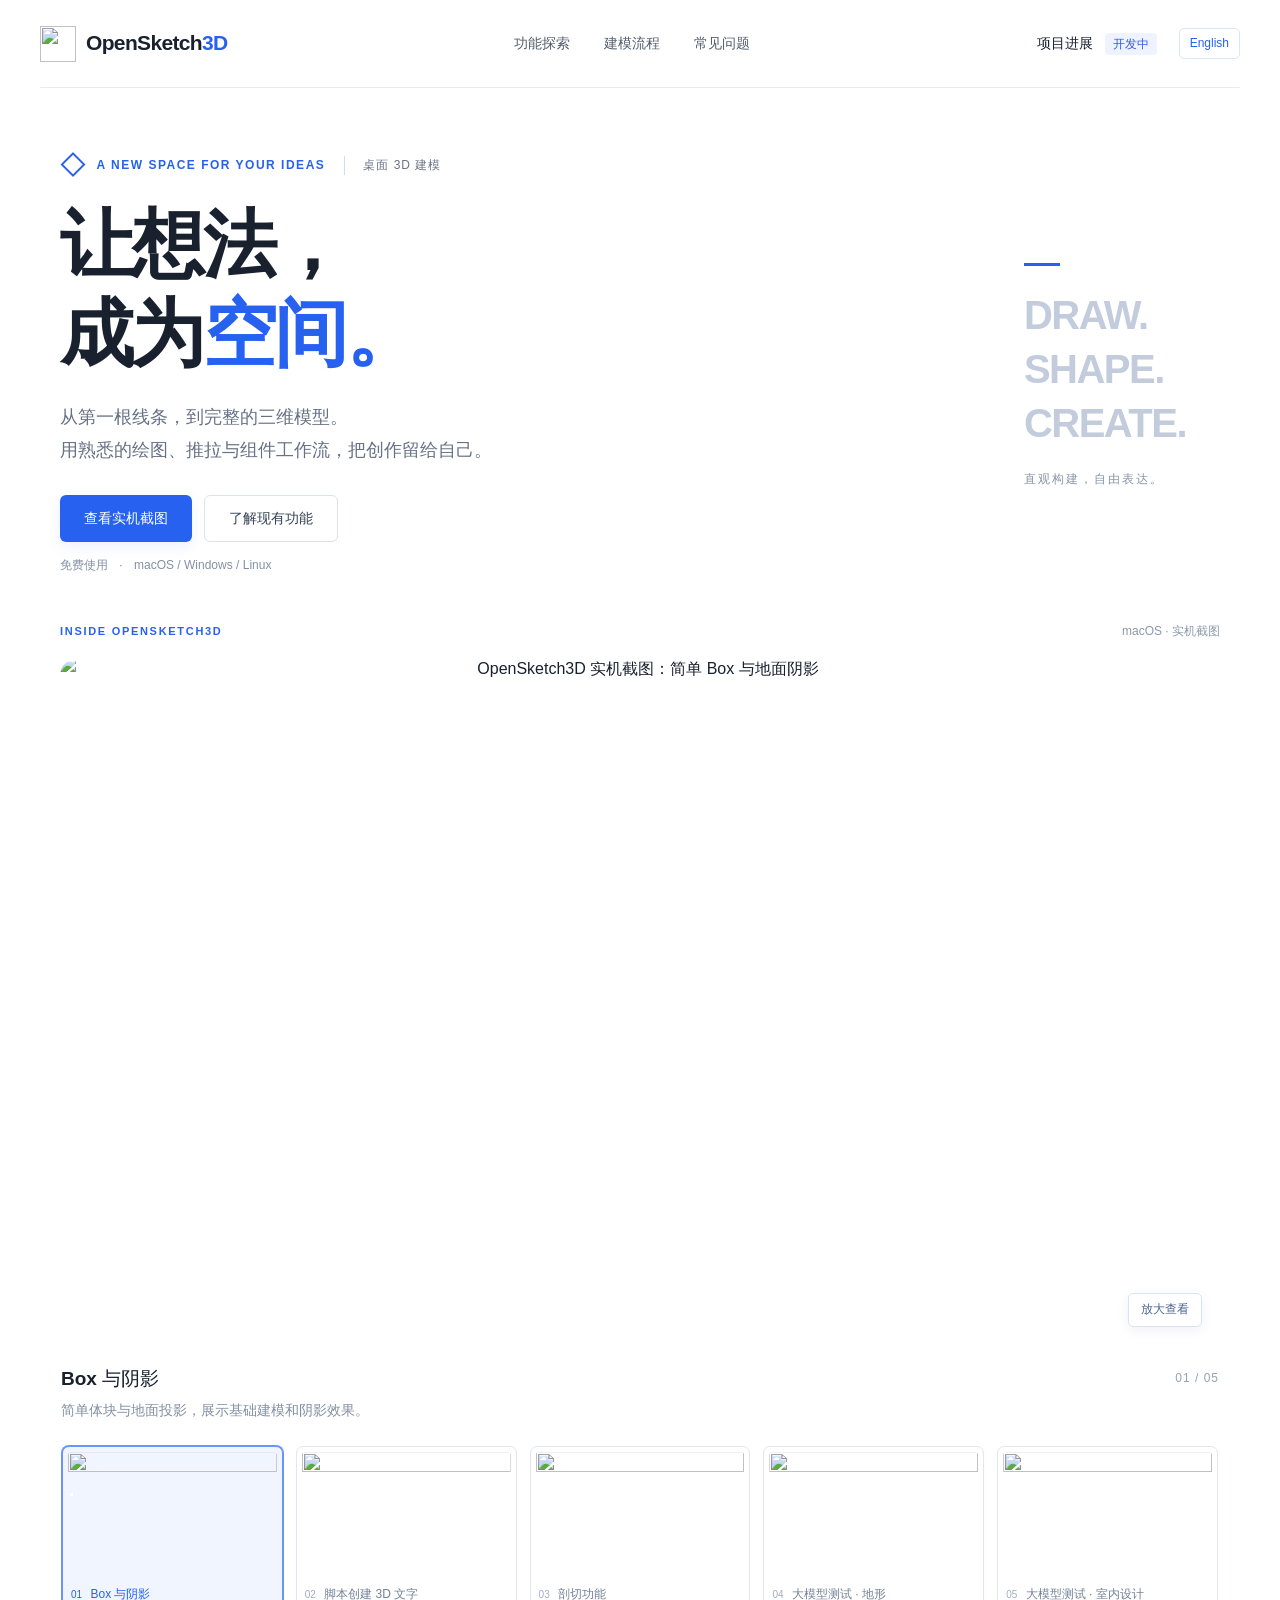
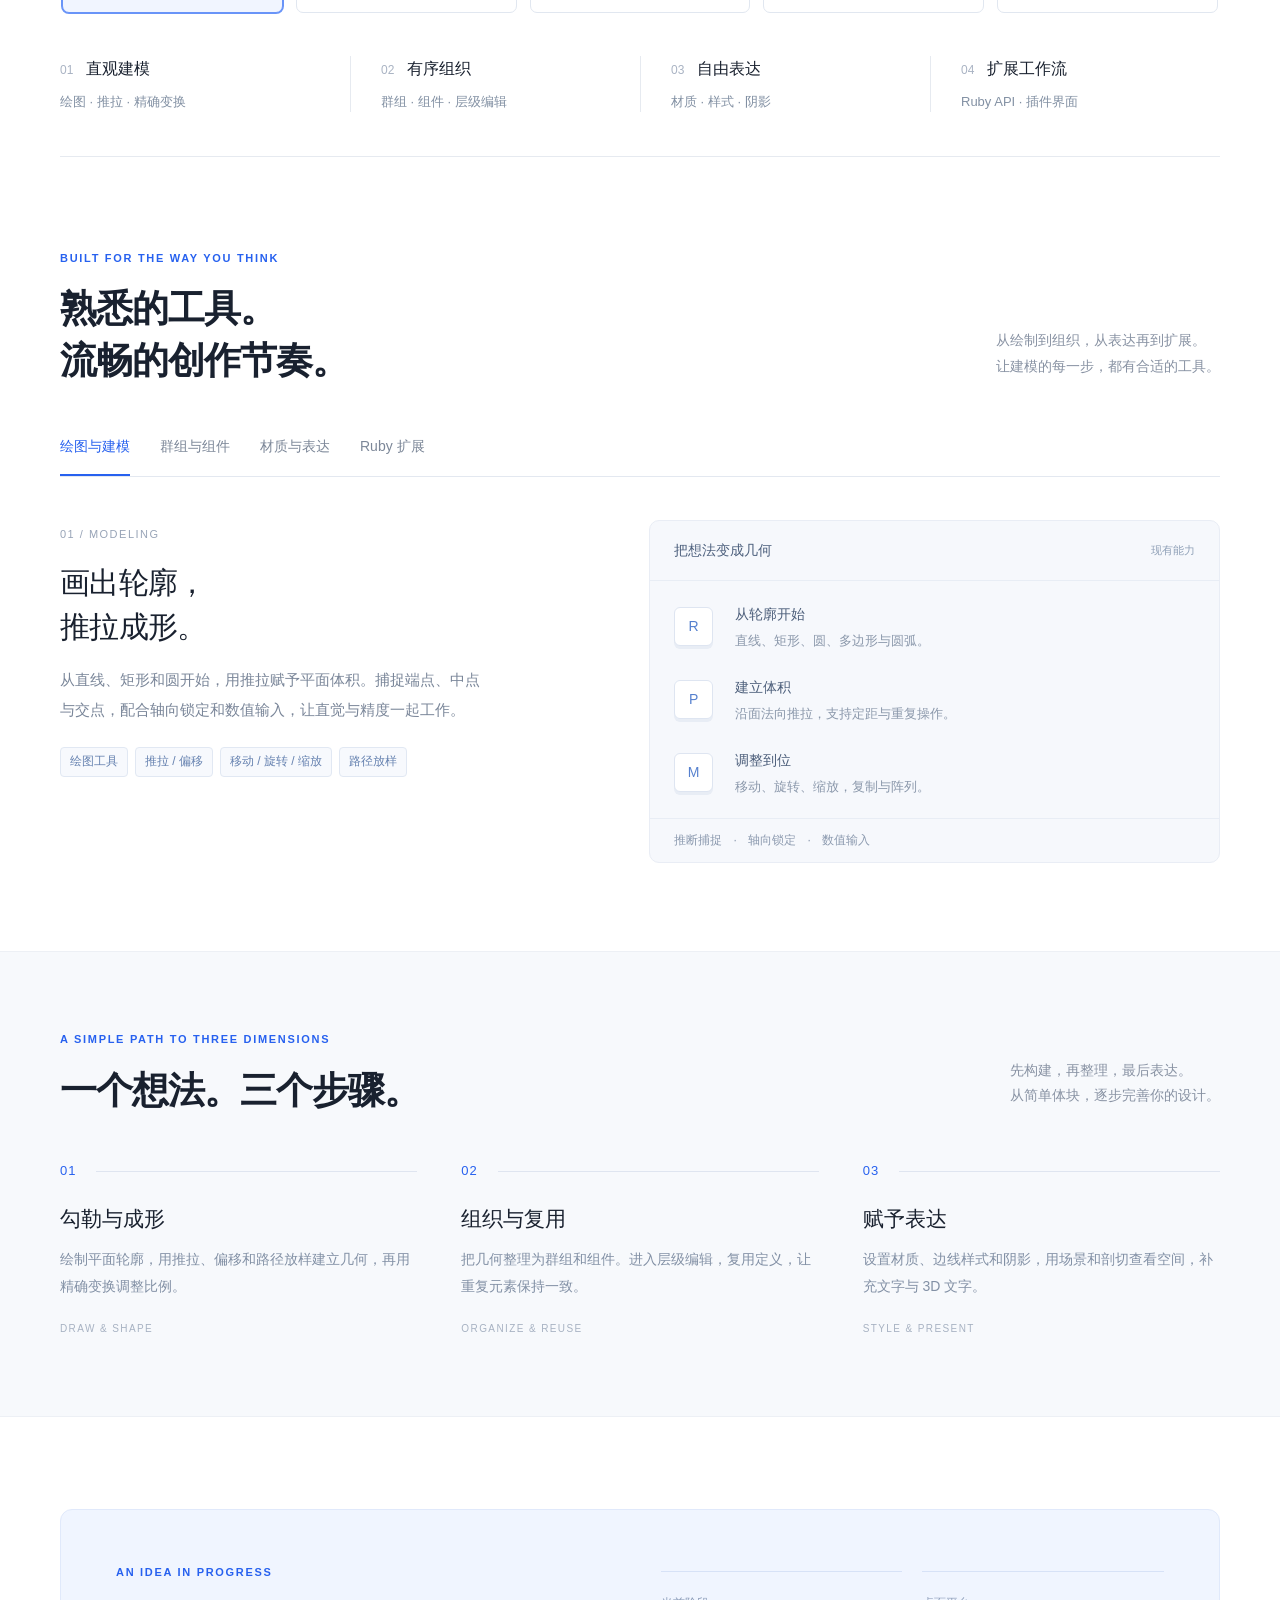
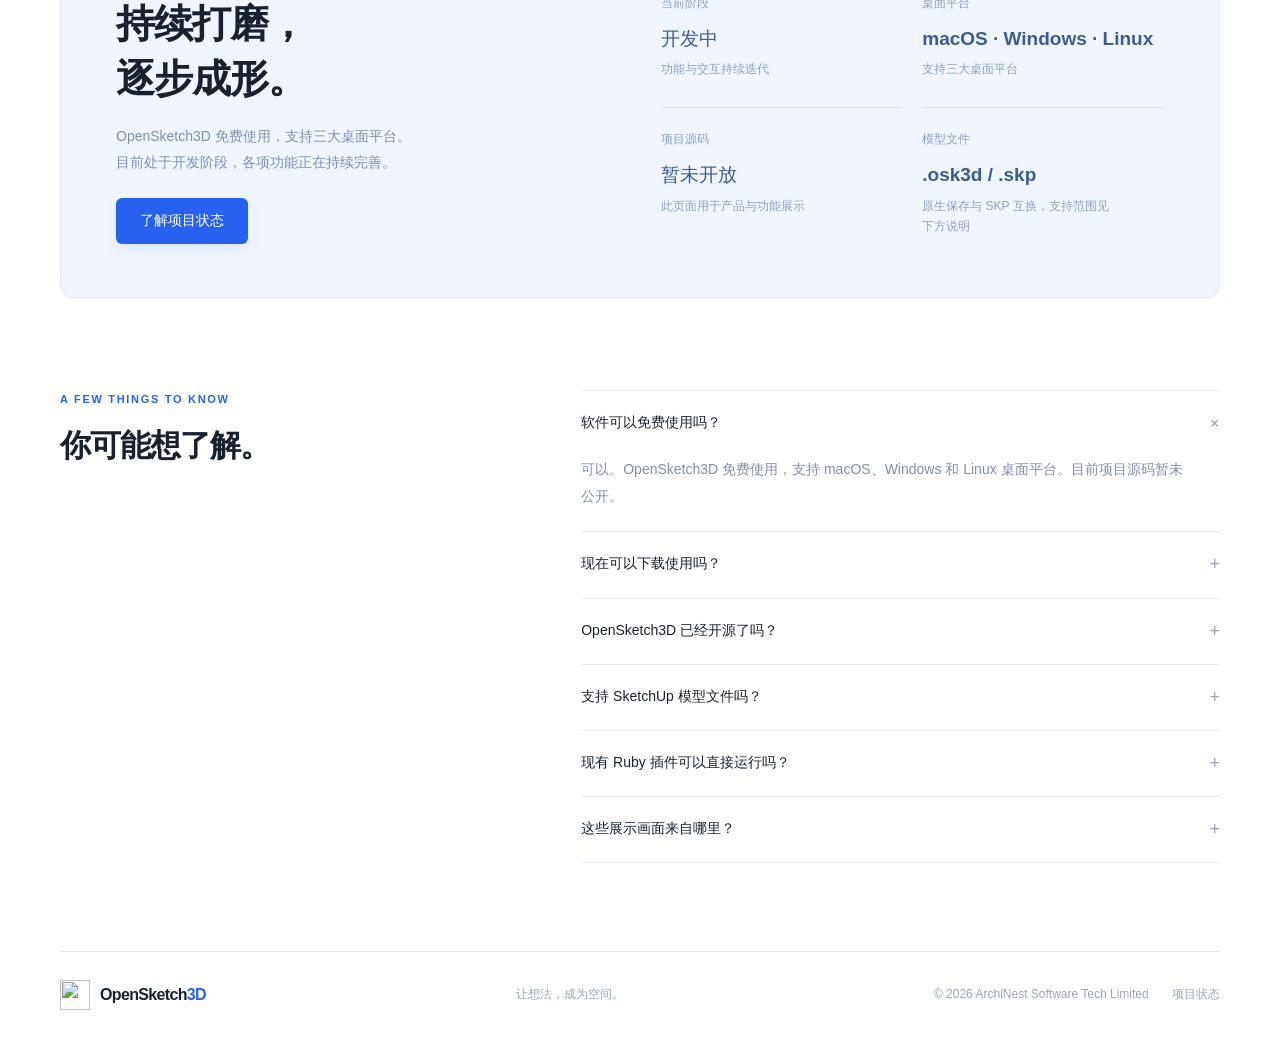
==== index.html @ 9eb77b2d "Add pages files" ====
<!doctype html>
<html lang="zh-CN">
<head>
  <meta charset="utf-8">
  <meta name="viewport" content="width=device-width,initial-scale=1">
  <meta name="description" content="OpenSketch3D，一款免费使用的桌面 3D 建模工具，支持 macOS、Windows 和 Linux。探索直观的绘图与推拉、组与组件、材质样式和 Ruby 扩展。">
  <meta name="theme-color" content="#2761ef">
  <title>OpenSketch3D — 让想法，成为空间。</title>
  <link rel="alternate" hreflang="en" href="en.html">
  <link rel="icon" href="assets/logo.png">
  <link rel="stylesheet" href="styles.css">
  <script src="demo.js" defer></script>
</head>
<body>
  <header class="header">
    <a href="#" class="brand" aria-label="OpenSketch3D 首页"><img src="assets/logo.png" alt="" width="36" height="36"><span>OpenSketch<span class="brand-3d">3D</span></span></a>
    <nav aria-label="主导航"><a href="#features">功能探索</a><a href="#workflow">建模流程</a><a href="#questions">常见问题</a></nav>
    <div class="header-actions"><a class="header-link" href="#project">项目进展 <span class="version">开发中</span></a><a class="language-switch" href="en.html" lang="en" hreflang="en" aria-label="Switch to English">English</a></div>
  </header>
  <main>
    <section class="hero wrap">
      <div class="eyebrow"><span class="small-cube">◇</span> A NEW SPACE FOR YOUR IDEAS <span class="hero-tag">桌面 3D 建模</span></div>
      <div class="hero-row"><div><h1>让想法，<br>成为<span class="blue">空间。</span></h1><p class="hero-copy">从第一根线条，到完整的三维模型。<br>用熟悉的绘图、推拉与组件工作流，<br class="mobile-break">把创作留给自己。</p><div class="hero-actions"><a class="button primary" href="#demo">查看实机截图</a><a class="button secondary" href="#features">了解现有功能</a></div><p class="hero-note">免费使用 <span>·</span> macOS / Windows / Linux</p></div><div class="hero-aside"><span class="aside-rule"></span><p>DRAW.<br>SHAPE.<br>CREATE.</p><span>直观构建，自由表达。</span></div></div>
    </section>

    <section class="demo-section wrap" id="demo" aria-label="软件实机截图">
      <div class="gallery-heading"><span class="section-kicker">INSIDE OPENSKETCH3D</span><span class="real-capture">macOS · 实机截图</span></div>
      <figure class="screenshot-panel" id="screenshot-panel" role="tabpanel" aria-labelledby="shot-tab-0">
        <button class="screenshot-open" id="screenshot-open" aria-label="放大查看：Box 与阴影" aria-haspopup="dialog"><span class="capture-frame"><img id="screenshot-main" class="capture-image" src="assets/box-shadows.png" alt="OpenSketch3D 实机截图：简单 Box 与地面阴影" width="3456" height="2052" fetchpriority="high"><span class="paint-recolor" aria-hidden="true"></span></span><span class="screenshot-zoom">放大查看</span></button>
        <figcaption class="screenshot-caption"><div aria-live="polite"><h2 id="screenshot-title">Box 与阴影</h2><p id="screenshot-description">简单体块与地面投影，展示基础建模和阴影效果。</p></div><span id="screenshot-count">01 / 05</span></figcaption>
      </figure>
      <div class="screenshot-tabs" role="tablist" aria-label="实机截图分类">
        <button class="screenshot-tab" id="shot-tab-0" role="tab" aria-selected="true" aria-controls="screenshot-panel" data-screenshot="0" tabindex="0"><span class="capture-frame"><img src="assets/box-shadows.png" class="capture-image" alt="" width="3456" height="2052" loading="lazy"><span class="paint-recolor" aria-hidden="true"></span></span><span><b>01</b> Box 与阴影</span></button>
        <button class="screenshot-tab" id="shot-tab-1" role="tab" aria-selected="false" aria-controls="screenshot-panel" data-screenshot="1" tabindex="-1"><span class="capture-frame"><img src="assets/ruby-3d-text.png" class="capture-image" alt="" width="3456" height="2052" loading="lazy"><span class="paint-recolor" aria-hidden="true"></span></span><span><b>02</b> 脚本创建 3D 文字</span></button>
        <button class="screenshot-tab" id="shot-tab-2" role="tab" aria-selected="false" aria-controls="screenshot-panel" data-screenshot="2" tabindex="-1"><span class="capture-frame"><img src="assets/section-planes.png" class="capture-image" alt="" width="3456" height="2052" loading="lazy"><span class="paint-recolor" aria-hidden="true"></span></span><span><b>03</b> 剖切功能</span></button>
        <button class="screenshot-tab" id="shot-tab-3" role="tab" aria-selected="false" aria-controls="screenshot-panel" data-screenshot="3" tabindex="-1"><span class="capture-frame"><img src="assets/large-terrain.png" class="capture-image" alt="" width="3456" height="2052" loading="lazy"><span class="paint-recolor" aria-hidden="true"></span></span><span><b>04</b> 大模型测试 · 地形</span></button>
        <button class="screenshot-tab" id="shot-tab-4" role="tab" aria-selected="false" aria-controls="screenshot-panel" data-screenshot="4" tabindex="-1"><span class="capture-frame"><img src="assets/large-interior.png" class="capture-image" alt="" width="3456" height="2052" loading="lazy"><span class="paint-recolor" aria-hidden="true"></span></span><span><b>05</b> 大模型测试 · 室内设计</span></button>
      </div>
      <dialog class="screenshot-dialog" id="screenshot-dialog" aria-labelledby="lightbox-title">
        <div class="lightbox-header"><h2 id="lightbox-title">Box 与阴影</h2><div><a id="screenshot-original" href="assets/box-shadows.png" target="_blank" rel="noopener">打开原图</a><button id="lightbox-close" autofocus>关闭</button></div></div>
        <div class="lightbox-stage"><span class="capture-frame"><img id="lightbox-image" class="capture-image" src="assets/box-shadows.png" alt="OpenSketch3D 实机截图：简单 Box 与地面阴影" width="3456" height="2052"><span class="paint-recolor" aria-hidden="true"></span></span></div>
        <div class="lightbox-footer"><button id="screenshot-previous">上一张</button><span id="lightbox-count" aria-live="polite">01 / 05</span><button id="screenshot-next">下一张</button></div>
      </dialog>
    </section>

    <section class="capability-strip wrap" aria-label="核心能力"><div><span>01</span><strong>直观建模</strong><p>绘图 · 推拉 · 精确变换</p></div><div><span>02</span><strong>有序组织</strong><p>群组 · 组件 · 层级编辑</p></div><div><span>03</span><strong>自由表达</strong><p>材质 · 样式 · 阴影</p></div><div><span>04</span><strong>扩展工作流</strong><p>Ruby API · 插件界面</p></div></section>

    <section class="features wrap section" id="features"><div class="section-heading"><div><p class="section-kicker">BUILT FOR THE WAY YOU THINK</p><h2>熟悉的工具。<br>流畅的创作节奏。</h2></div><p>从绘制到组织，从表达再到扩展。<br>让建模的每一步，都有合适的工具。</p></div>
      <div class="feature-tabs" role="tablist" aria-label="功能分类"><button id="tab-modeling" role="tab" aria-selected="true" aria-controls="feature-panel" data-feature="modeling">绘图与建模</button><button id="tab-organize" role="tab" aria-selected="false" aria-controls="feature-panel" data-feature="organize" tabindex="-1">群组与组件</button><button id="tab-appearance" role="tab" aria-selected="false" aria-controls="feature-panel" data-feature="appearance" tabindex="-1">材质与表达</button><button id="tab-extend" role="tab" aria-selected="false" aria-controls="feature-panel" data-feature="extend" tabindex="-1">Ruby 扩展</button></div>
      <div class="feature-panel" id="feature-panel" role="tabpanel" aria-labelledby="tab-modeling" tabindex="0"><div class="feature-copy"><span class="feature-number" id="feature-number">01 / MODELING</span><h3 id="feature-title">画出轮廓，<br>推拉成形。</h3><p id="feature-description">从直线、矩形和圆开始，用推拉赋予平面体积。捕捉端点、中点与交点，配合轴向锁定和数值输入，让直觉与精度一起工作。</p><div class="feature-tags" id="feature-tags"><span>绘图工具</span><span>推拉 / 偏移</span><span>移动 / 旋转 / 缩放</span><span>路径放样</span></div></div><div class="feature-detail" id="feature-detail"><div class="detail-head"><span>把想法变成几何</span><span class="detail-badge">现有能力</span></div><div class="detail-row"><b>R</b><div><strong>从轮廓开始</strong><p>直线、矩形、圆、多边形与圆弧。</p></div></div><div class="detail-row"><b>P</b><div><strong>建立体积</strong><p>沿面法向推拉，支持定距与重复操作。</p></div></div><div class="detail-row"><b>M</b><div><strong>调整到位</strong><p>移动、旋转、缩放，复制与阵列。</p></div></div><div class="detail-footer">推断捕捉 <span>·</span> 轴向锁定 <span>·</span> 数值输入</div></div></div>
    </section>

    <section class="workflow-section" id="workflow"><div class="wrap section"><div class="section-heading"><div><p class="section-kicker">A SIMPLE PATH TO THREE DIMENSIONS</p><h2>一个想法。三个步骤。</h2></div><p>先构建，再整理，最后表达。<br>从简单体块，逐步完善你的设计。</p></div><div class="steps"><article><span class="step-no">01 <i></i></span><h3>勾勒与成形</h3><p>绘制平面轮廓，用推拉、偏移和路径放样建立几何，再用精确变换调整比例。</p><span class="step-foot">DRAW & SHAPE</span></article><article><span class="step-no">02 <i></i></span><h3>组织与复用</h3><p>把几何整理为群组和组件。进入层级编辑，复用定义，让重复元素保持一致。</p><span class="step-foot">ORGANIZE & REUSE</span></article><article><span class="step-no">03 <i></i></span><h3>赋予表达</h3><p>设置材质、边线样式和阴影，用场景和剖切查看空间，补充文字与 3D 文字。</p><span class="step-foot">STYLE & PRESENT</span></article></div></div></section>

    <section class="project-section wrap section" id="project"><div class="project-card"><div><p class="section-kicker">AN IDEA IN PROGRESS</p><h2>持续打磨，<br>逐步成形。</h2><p>OpenSketch3D 免费使用，支持三大桌面平台。<br>目前处于开发阶段，各项功能正在持续完善。</p><a class="button primary" href="#questions">了解项目状态</a></div><div class="project-facts"><div><span>当前阶段</span><strong>开发中</strong><p>功能与交互持续迭代</p></div><div><span>桌面平台</span><strong>macOS · Windows · Linux</strong><p>支持三大桌面平台</p></div><div><span>项目源码</span><strong>暂未开放</strong><p>此页面用于产品与功能展示</p></div><div><span>模型文件</span><strong>.osk3d / .skp</strong><p>原生保存与 SKP 互换，支持范围见下方说明</p></div></div></div></section>

    <section class="faq wrap section" id="questions"><div class="faq-title"><p class="section-kicker">A FEW THINGS TO KNOW</p><h2>你可能想了解。</h2></div><div class="faq-list"><details open><summary>软件可以免费使用吗？<span>+</span></summary><p>可以。OpenSketch3D 免费使用，支持 macOS、Windows 和 Linux 桌面平台。目前项目源码暂未公开。</p></details><details><summary>现在可以下载使用吗？<span>+</span></summary><p>项目目前处于开发阶段，公开下载渠道和正式版本发布时间尚未确定。本页面展示当前功能，不提供安装包。</p></details><details><summary>OpenSketch3D 已经开源了吗？<span>+</span></summary><p>目前项目源码暂未公开。名称中的 Open 不代表当前已有开源许可或公开源码；如有开放计划，会另行说明。</p></details><details><summary>支持 SketchUp 模型文件吗？<span>+</span></summary><p>支持通过 OpenSKP 导入、导出 .skp 互换文件，原生项目格式为 .osk3d。SKP 互换不覆盖全部特性：含剖切实体的模型需要保存为 .osk3d，模型和场景阴影参数也不会通过 SKP 完整往返。</p></details><details><summary>现有 Ruby 插件可以直接运行吗？<span>+</span></summary><p>项目正在实现与 SketchUp 同名的 Ruby API，已包含扩展加载、Ruby 控制台、工具栏与 HTML 插件界面等能力。API 和行为尚未全部覆盖，具体插件需要逐项验证，暂不承诺完整兼容。</p></details><details><summary>这些展示画面来自哪里？<span>+</span></summary><p>这五张图片均为 OpenSketch3D 的 macOS 实机截图，分别展示 Box 与阴影、脚本创建 3D 文字、剖切功能，以及地形和室内设计大模型的操作测试。大模型截图记录的是特定场景的测试状态，不代表所有模型的性能表现。</p></details></div></section>
  </main>
  <footer class="footer wrap"><a href="#" class="brand"><img src="assets/logo.png" alt="" width="30" height="30"><span>OpenSketch<span class="brand-3d">3D</span></span></a><span>让想法，成为空间。</span><span>© <span id="year">2026</span> ArchiNest Software Tech Limited <a href="#project">项目状态</a></span></footer>
</body>
</html>
---- styles.css ----
:root{--ink:#19212f;--muted:#687386;--blue:#2761ef;--line:#e6eaf0;--soft:#f5f7fb;--font:-apple-system,BlinkMacSystemFont,"Segoe UI","PingFang SC","Hiragino Sans GB","Microsoft YaHei",sans-serif}*{box-sizing:border-box}html{scroll-behavior:smooth;scroll-padding-top:90px}body{margin:0;background:#fff;color:var(--ink);font-family:var(--font);font-size:16px;line-height:1.65}button,input{font:inherit}button,a,input{touch-action:manipulation}a{text-decoration:none;color:inherit}button{cursor:pointer}button:focus-visible,a:focus-visible,input:focus-visible,summary:focus-visible{outline:3px solid #6391ff;outline-offset:5px}button{color:inherit}img{display:block}svg{width:24px;height:24px;fill:none;stroke:currentColor;stroke-width:1.5;stroke-linecap:round;stroke-linejoin:round}.wrap{width:min(1160px,calc(100% - 96px));margin-inline:auto}.header{height:88px;display:flex;align-items:center;justify-content:space-between;width:min(1320px,calc(100% - 80px));margin:auto;border-bottom:1px solid var(--line);gap:24px}.brand{display:flex;align-items:center;gap:10px;font-size:21px;font-weight:700;letter-spacing:-.65px;white-space:nowrap}.brand-3d{color:var(--blue)}nav{display:flex;gap:34px;font-size:14px;color:#535d6d}nav a:hover,.header-link:hover{color:var(--blue)}.header-link{font-size:14px}.version{font-size:12px;padding:4px 8px;border-radius:4px;margin-left:8px;color:var(--blue);background:#eef3ff}.hero{padding-top:65px;padding-bottom:46px}.eyebrow{display:flex;align-items:center;gap:10px;color:var(--blue);font-size:12px;letter-spacing:1.5px;font-weight:600}.small-cube{font-size:25px;line-height:1}.hero-tag{margin-left:9px;padding-left:18px;border-left:1px solid #d5dce9;color:var(--muted);font-weight:400;letter-spacing:1px}.hero-row{display:flex;justify-content:space-between;align-items:center;gap:30px}h1{font-size:clamp(48px,5.8vw,78px);line-height:1.2;letter-spacing:-2.6px;font-weight:650;margin:22px 0 23px}.blue{color:var(--blue)}.hero-copy{color:#667184;font-size:18px;line-height:1.85;margin:0}.mobile-break{display:none}.hero-actions{display:flex;gap:12px;margin:27px 0 14px}.button{display:inline-flex;align-items:center;justify-content:center;border-radius:6px;padding:11px 24px;font-size:14px;font-weight:550;min-height:46px;transition:background .2s,transform .2s}.button:hover{transform:translateY(-2px)}.primary{background:var(--blue);color:#fff;box-shadow:0 5px 14px #2761ef16}.primary:hover{background:#174acf}.secondary{border:1px solid #dce2eb;background:white;color:#354156}.secondary:hover{background:#f4f7fc}.hero-note{font-size:12px;color:#8390a4;margin:0}.hero-note span{padding:0 8px}.hero-aside{padding-right:34px}.aside-rule{display:block;width:36px;height:3px;background:var(--blue);margin-bottom:22px}.hero-aside p{font-size:40px;line-height:1.35;font-weight:650;letter-spacing:-1.5px;margin:0 0 15px;color:#c3ccdc}.hero-aside>span:last-child{font-size:12px;color:#8894a6;letter-spacing:2px}.capability-strip{display:grid;grid-template-columns:repeat(4,1fr);padding-block:40px 44px;border-bottom:1px solid var(--line)}.capability-strip>div{padding-left:30px;border-left:1px solid var(--line)}.capability-strip>div:first-child{padding-left:0;border:0}.capability-strip span{display:inline-block;color:#a9b3c3;font-size:12px;margin-right:13px;font-variant-numeric:tabular-nums}.capability-strip strong{font-size:16px;font-weight:550}.capability-strip p{margin:8px 0 0;font-size:13px;color:#8290a3}.section{padding-top:92px;padding-bottom:88px}.section-heading{display:flex;justify-content:space-between;align-items:flex-end;gap:35px;margin-bottom:32px}.section-kicker{font-size:11px;letter-spacing:1.7px;color:var(--blue);font-weight:600;margin:0 0 16px}h2{font-size:37px;line-height:1.4;letter-spacing:-1px;font-weight:600;margin:0}.section-heading>p{color:#8892a3;font-size:14px;line-height:1.85;margin:0 0 7px}.feature-tabs{display:flex;gap:30px;border-bottom:1px solid #e3e8f0}.feature-tabs button{border:0;border-bottom:2px solid transparent;background:none;padding:16px 0;color:#7c8798;font-size:14px;white-space:nowrap}.feature-tabs button[aria-selected=true]{color:var(--blue);border-bottom-color:var(--blue);font-weight:550}.feature-panel{display:grid;grid-template-columns:1fr 1.1fr;gap:70px;padding-top:43px}.feature-number{color:#98a4b7;font-size:11px;letter-spacing:1.5px}h3{font-size:30px;font-weight:550;line-height:1.45;letter-spacing:-.7px;margin:15px 0 17px}.feature-copy>p{color:#7a8699;font-size:15px;line-height:1.95;margin:0;max-width:430px}.feature-tags{display:flex;flex-wrap:wrap;gap:7px;margin-top:23px}.feature-tags span{color:#6682b0;border:1px solid #e1e8f3;background:#f7f9fd;border-radius:4px;padding:4px 9px;font-size:12px}.feature-detail{background:#f6f8fc;border:1px solid #e9edf5;border-radius:10px;overflow:hidden}.detail-head{display:flex;justify-content:space-between;align-items:center;padding:18px 24px;border-bottom:1px solid #e8edf5;font-size:14px;color:#4d607d}.detail-badge{font-size:11px;color:#8fa0b7}.detail-row{display:flex;align-items:center;gap:22px;padding:20px 24px}.detail-row+.detail-row{padding-top:2px}.detail-row>b{font-size:14px;font-weight:500;width:39px;height:39px;flex-shrink:0;background:#fff;border:1px solid #dee5f1;border-radius:6px;box-shadow:0 3px 0 #e8edf5;display:grid;place-items:center;color:#5580ce}.detail-row strong{font-size:14px;font-weight:550;color:#4c5e7a}.detail-row p{font-size:13px;color:#8b98ab;margin:3px 0 0}.detail-footer{border-top:1px solid #e8edf5;padding:12px 24px;color:#8c9aaf;font-size:12px}.detail-footer span{margin:0 8px}.workflow-section{background:#f7f9fc;border-block:1px solid #edf0f5}.workflow-section .section{padding-block:78px}.steps{display:grid;grid-template-columns:repeat(3,1fr);gap:44px;margin-top:44px}.step-no{font-size:13px;color:var(--blue);display:flex;align-items:center;gap:20px;letter-spacing:1px}.step-no i{height:1px;flex:1;background:#dfe5f0}.steps h3{font-size:21px;letter-spacing:0;margin:22px 0 12px}.steps p{color:#8290a5;font-size:14px;line-height:1.9;margin:0}.step-foot{display:block;margin-top:22px;color:#a7b2c2;font-size:10px;letter-spacing:1.4px}.project-section{padding-bottom:0}.project-card{background:#f0f5ff;border:1px solid #e0e9fb;border-radius:12px;padding:53px 55px;display:grid;grid-template-columns:1fr 1.05fr;gap:65px}.project-card h2{font-size:39px}.project-card>div>p:not(.section-kicker){font-size:14px;color:#7f90af;line-height:1.85;margin:18px 0 22px}.project-facts{display:grid;grid-template-columns:1fr 1fr;gap:27px 20px;align-content:center}.project-facts>div{border-top:1px solid #d7e2f7;padding-top:17px}.project-facts span{font-size:12px;color:#8d9eba}.project-facts strong{display:block;font-size:19px;font-weight:550;color:#3c5b93;margin-top:8px}.project-facts p{font-size:12px;color:#91a1bc;margin:6px 0 0;max-width:190px}.faq{display:grid;grid-template-columns:1fr 1.4fr;gap:65px}.faq-title h2{font-size:31px}.faq-list details{border-bottom:1px solid #e8ecf2}.faq-list details:first-child{border-top:1px solid #e8ecf2}.faq-list summary{list-style:none;padding:20px 0;display:flex;justify-content:space-between;gap:20px;font-size:14px;font-weight:500;cursor:pointer}.faq-list summary::-webkit-details-marker{display:none}.faq-list summary span{font-size:18px;font-weight:300;color:#96a4ba;line-height:1.4;transition:transform .2s}.faq-list details[open] summary span{transform:rotate(45deg)}.faq-list details p{font-size:14px;color:#8290a4;line-height:1.9;margin:0 30px 22px 0}.footer{border-top:1px solid var(--line);padding-block:28px 33px;display:flex;align-items:center;justify-content:space-between;gap:25px;color:#9aa5b6;font-size:12px}.footer .brand{font-size:16px;color:var(--ink)}.footer>span:last-child a{margin-left:20px}.footer>span:last-child a:hover{color:var(--blue)}
@media(min-width:1500px){.hero{padding-top:80px}.hero-row{padding-bottom:15px}}
@media(max-width:900px){.wrap{width:calc(100% - 56px)}.header{width:calc(100% - 48px);height:76px}.header nav{gap:20px}.header-link .version{display:none}.hero{padding-top:45px}.hero-aside{padding-right:0}.hero-aside p{font-size:30px}.capability-strip>div{padding-left:15px}.capability-strip p{font-size:12px}.capability-strip span{margin-right:7px}.section{padding-block:64px}.section-heading h2{font-size:30px}.feature-panel{gap:32px}.feature-copy>p{font-size:14px}.detail-row{padding-inline:17px;gap:14px}.detail-head,.detail-footer{padding-inline:17px}.steps{gap:25px}.project-card{padding:35px;gap:35px}.faq{gap:35px}.footer>span:nth-child(2){display:none}}
@media(max-width:640px){html{scroll-padding-top:20px}.wrap{width:calc(100% - 36px)}.header{width:calc(100% - 32px);height:67px}.brand{font-size:18px}.brand img{width:30px;height:30px}.header nav{display:none}.header-link{font-size:12px}.version{display:none}.hero{padding-top:36px;padding-bottom:32px}.eyebrow{font-size:9px;letter-spacing:1px;gap:6px}.small-cube{font-size:21px}.hero-tag{font-size:10px;padding-left:10px;margin-left:4px}.hero-row{display:block}.hero-aside{display:none}h1{font-size:48px;line-height:1.25;letter-spacing:-1px;margin:19px 0 19px}.hero-copy{font-size:15px}.mobile-break{display:block}.hero-actions{margin-top:23px;gap:9px}.button{font-size:13px;padding:10px 17px}.hero-note{font-size:11px}.capability-strip{grid-template-columns:1fr 1fr;gap:23px 15px;padding-block:29px}.capability-strip>div{padding:0;border:0}.capability-strip strong{font-size:14px}.capability-strip p{font-size:11px;margin-top:4px}.capability-strip span{font-size:10px;margin-right:8px}.section{padding-block:50px}.section-heading{display:block;margin-bottom:19px}.section-kicker{font-size:9px;margin-bottom:12px}.section-heading h2{font-size:29px;line-height:1.4}.section-heading>p{font-size:13px;margin-top:16px}.feature-tabs{gap:0;justify-content:space-between}.feature-tabs button{font-size:12px;padding:13px 0}.feature-panel{grid-template-columns:1fr;gap:24px;padding-top:27px}h3{font-size:27px;margin:12px 0}.feature-copy>p{font-size:14px}.feature-tags{margin-top:16px}.feature-tags span{font-size:11px}.detail-head{padding-block:14px}.detail-row{padding:16px 17px}.detail-row p{font-size:12px}.detail-footer{font-size:11px}.workflow-section .section{padding-block:45px}.steps{grid-template-columns:1fr;gap:26px;margin-top:27px}.steps h3{font-size:20px;margin:12px 0 8px}.steps p{font-size:14px}.step-foot{margin-top:12px}.project-section{padding-bottom:0}.project-card{padding:28px 24px;grid-template-columns:1fr;gap:32px;border-radius:9px}.project-card h2{font-size:31px}.project-card>div>p:not(.section-kicker){font-size:13px}.project-facts{gap:20px}.project-facts strong{font-size:17px}.project-facts p{font-size:11px}.faq{grid-template-columns:1fr;gap:24px}.faq-title h2{font-size:28px}.faq-list summary{font-size:13px;padding-block:18px}.faq-list details p{font-size:13px;margin-right:0}.footer{flex-wrap:wrap;padding-block:24px;gap:15px}.footer .brand{font-size:16px}.footer>span:last-child{font-size:10px}.footer>span:last-child a{margin-left:12px}}
@media(prefers-reduced-motion:reduce){html{scroll-behavior:auto}*,*:before,*:after{transition:none!important}}

/* Actual application captures: preserve each complete screenshot. */
.gallery-heading{display:flex;align-items:center;justify-content:space-between;gap:20px;margin-bottom:15px}.gallery-heading .section-kicker{margin:0}.real-capture{font-size:12px;color:#8b98ab}.screenshot-panel{margin:0}.screenshot-open{position:relative;width:100%;display:block;padding:0;border:0;border-radius:20px;overflow:hidden;background:#fff;box-shadow:none;cursor:zoom-in}.screenshot-open .capture-image{width:100%;height:auto;aspect-ratio:3456/2052;object-fit:contain;clip-path:inset(.75% 0 0 round 1% / 1.68%)}.screenshot-zoom{position:absolute;right:18px;bottom:18px;font-size:12px;background:#ffffffed;border:1px solid #dae3f0;padding:6px 12px;border-radius:5px;color:#4b658e;box-shadow:0 3px 12px #22365012}.screenshot-open:hover .screenshot-zoom{background:#2761ef;color:white;border-color:#2761ef}.screenshot-caption{display:flex;align-items:flex-start;justify-content:space-between;gap:24px;padding:20px 1px 21px}.screenshot-caption h2{font-size:19px;line-height:1.5;letter-spacing:0;font-weight:550}.screenshot-caption p{font-size:14px;color:#8290a3;margin:5px 0 0}.screenshot-caption>span{font-size:12px;letter-spacing:1px;white-space:nowrap;color:#94a2b6;padding-top:4px}.screenshot-tabs{display:grid;grid-template-columns:repeat(5,minmax(0,1fr));gap:13px;padding:3px 2px}.screenshot-tab{min-width:0;padding:5px;border:1px solid #e1e7f0;border-radius:7px;background:#fff;text-align:left;transition:border-color .2s,background .2s}.screenshot-tab .capture-image{width:100%;height:auto;aspect-ratio:3456/2052;object-fit:contain;border-radius:0;clip-path:inset(.75% 0 0 round 1% / 1.68%)}.screenshot-tab>span:not(.capture-frame){display:block;padding:9px 3px 4px;font-size:12px;line-height:1.55;color:#738097}.screenshot-tab b{font-size:10px;font-weight:400;color:#a1aec1;margin-right:5px}.screenshot-tab[aria-selected=true]{border-color:#6994f8;background:#f1f5ff;box-shadow:0 0 0 1px #6994f8}.screenshot-tab[aria-selected=true]>span,.screenshot-tab[aria-selected=true] b{color:#2761ef}.screenshot-tab:hover{border-color:#88a9ea}.screenshot-dialog{width:min(1600px,96vw);max-width:96vw;max-height:95dvh;padding:0;border:1px solid #dfe6f0;border-radius:10px;box-shadow:0 25px 90px #101d3d50;background:#fff;color:var(--ink)}.screenshot-dialog::backdrop{background:#0c172bd1}.lightbox-header{display:flex;align-items:center;justify-content:space-between;gap:20px;padding:14px 20px;border-bottom:1px solid var(--line)}.lightbox-header h2{font-size:16px;letter-spacing:0;font-weight:550;line-height:1.5}.lightbox-header>div{display:flex;align-items:center;gap:15px;white-space:nowrap}.lightbox-header a{font-size:13px;color:var(--blue)}.lightbox-header button,.lightbox-footer button{font-size:13px;background:#f4f7fc;border:1px solid #dee6f3;color:#536b93;border-radius:5px;padding:6px 12px;min-height:36px}.lightbox-stage{margin:12px;background:#fff}.screenshot-dialog .lightbox-stage .capture-frame{width:min(100%,calc((95dvh - 154px)*1.6842105263));margin-inline:auto}.screenshot-dialog .capture-image{display:block;width:100%;height:auto;object-fit:contain;background:#fff;clip-path:inset(.75% 0 0 round 1% / 1.68%)}.lightbox-footer{display:flex;justify-content:space-between;align-items:center;gap:15px;padding:11px 20px;border-top:1px solid var(--line)}.lightbox-footer>span{font-size:12px;color:#8d9bb1;letter-spacing:1px}body:has(.screenshot-dialog[open]){overflow:hidden}
@media(max-width:900px){.screenshot-tabs{gap:9px}.screenshot-tab>span:not(.capture-frame){font-size:11px;padding-inline:1px}.screenshot-caption p{font-size:13px}}
@media(max-width:640px){.gallery-heading{margin-bottom:12px}.real-capture{font-size:10px}.screenshot-open{border-radius:12px}.screenshot-zoom{bottom:8px;right:8px;font-size:10px;padding:4px 7px}.screenshot-caption{padding-block:16px;gap:15px}.screenshot-caption h2{font-size:17px}.screenshot-caption p{font-size:12px;line-height:1.8}.screenshot-caption>span{font-size:10px}.screenshot-tabs{display:flex;overflow-x:auto;scroll-snap-type:x proximity;padding:3px 2px 12px;gap:10px}.screenshot-tab{flex:0 0 145px;scroll-snap-align:start}.screenshot-tab>span:not(.capture-frame){font-size:11px}.lightbox-header{gap:12px;padding:12px}.lightbox-header h2{font-size:13px}.lightbox-header>div{gap:10px}.lightbox-header a{font-size:11px}.lightbox-header button,.lightbox-footer button{font-size:12px;padding:5px 9px}.lightbox-footer{padding:10px 12px}}

/* Purple paint tool overlay; source coordinates: x=27, y=678, w=52, h=50. */
.capture-frame{position:relative;display:block;width:100%;aspect-ratio:3456/2052}.paint-recolor{position:absolute;left:.78125%;top:33.04094%;width:1.50463%;height:2.43665%;overflow:hidden;background:#fff;pointer-events:none}.paint-recolor::after{content:"";position:absolute;width:150%;aspect-ratio:1268/1241;left:-24.2%;top:-22%;background:url("assets/paint-purple.png") center/100% 100% no-repeat}

/* Language links stay visible on narrow screens. */
.header-actions{display:flex;align-items:center;gap:22px;flex-shrink:0}.language-switch{font-size:12px;color:var(--blue);border:1px solid #dce5f5;padding:5px 10px;border-radius:5px;white-space:nowrap}.language-switch:hover{background:#f0f5ff}html[lang=en] .hero-row>div:first-child{max-width:720px}html[lang=en] .hero-aside{flex-shrink:0}html[lang=en] .detail-head{gap:12px}html[lang=en] .detail-badge{white-space:nowrap}
@media(max-width:900px){html[lang=en] .header nav{gap:14px;font-size:13px}.header-actions{gap:14px}html[lang=en] .hero-aside{display:none}}
@media(max-width:640px){.header{gap:12px}.header-actions{gap:10px}.language-switch{font-size:11px;padding:4px 7px}html[lang=en] .hero-tag{display:none}html[lang=en] h1{font-size:46px}html[lang=en] .hero-actions{flex-wrap:wrap}html[lang=en] .feature-tabs{gap:12px;overflow-x:auto}html[lang=en] .feature-tabs button{flex-shrink:0}html[lang=en] .project-facts{grid-template-columns:1fr 1fr}}
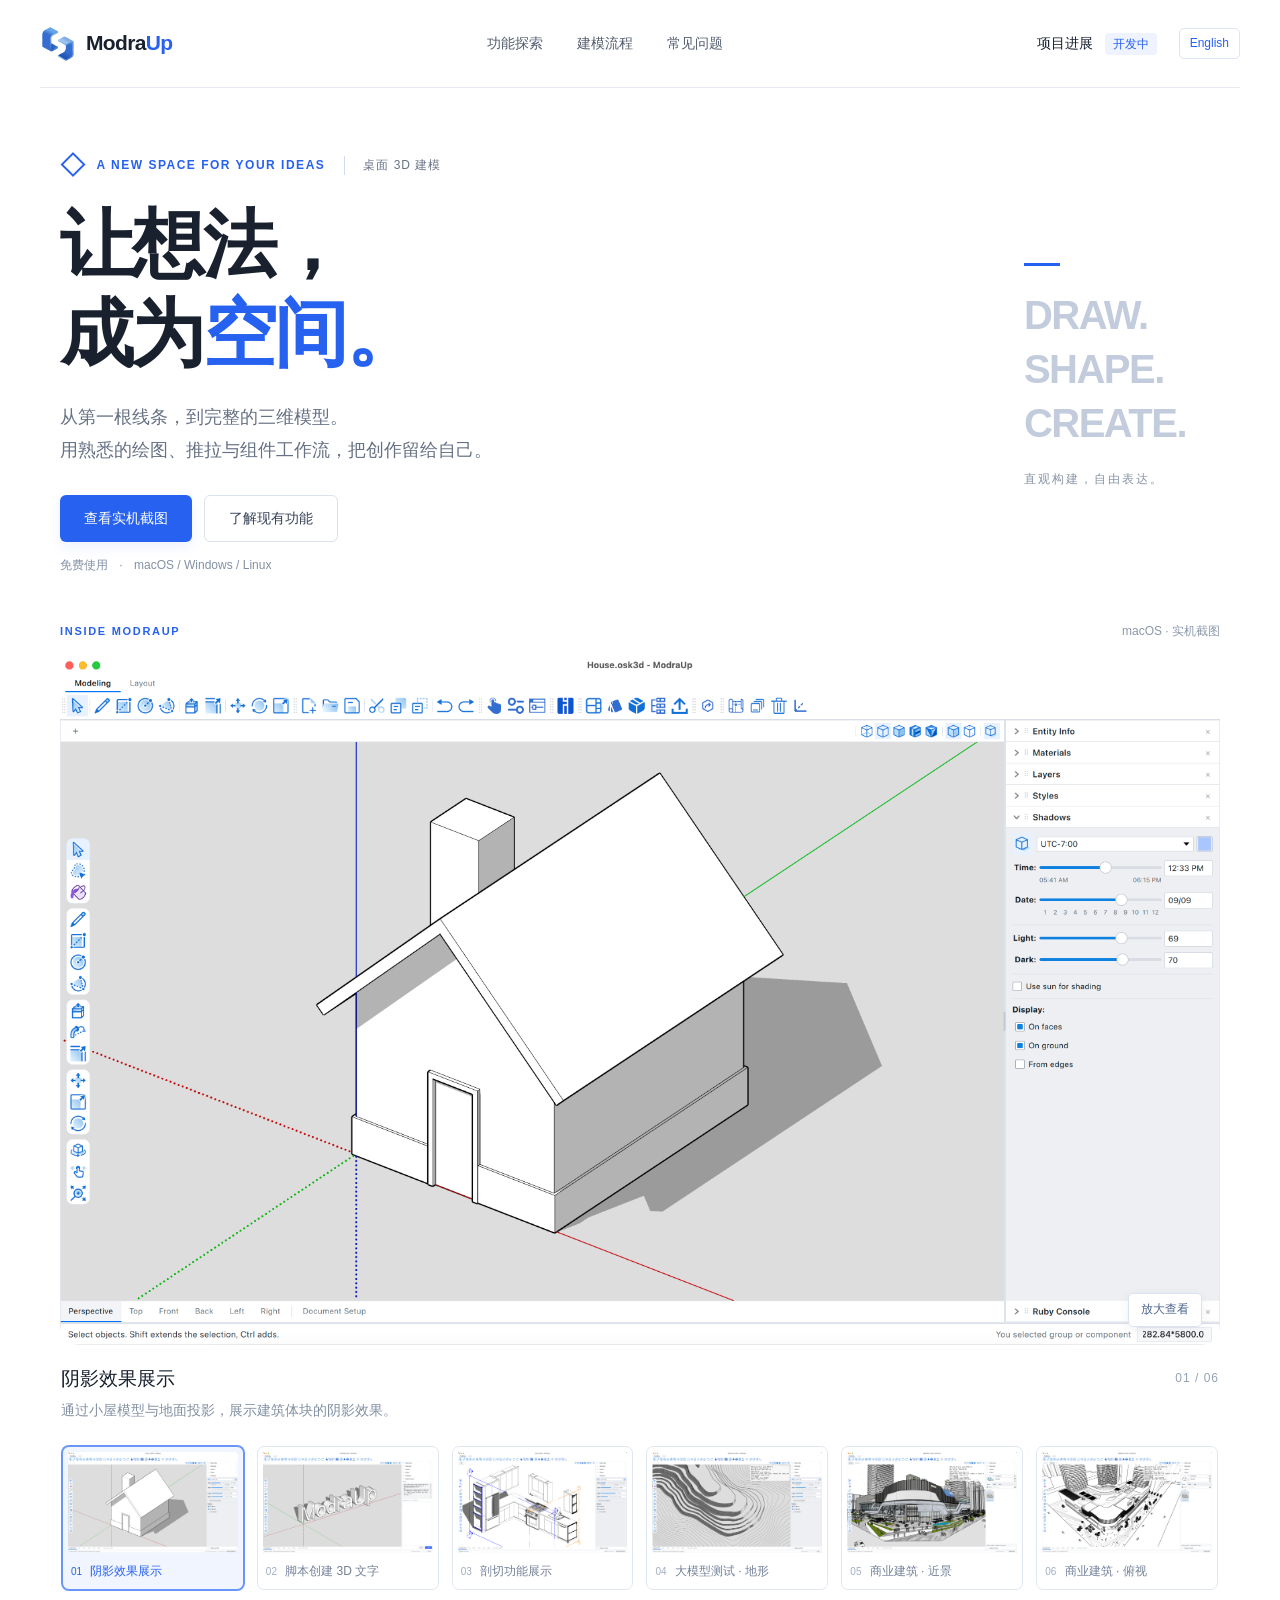
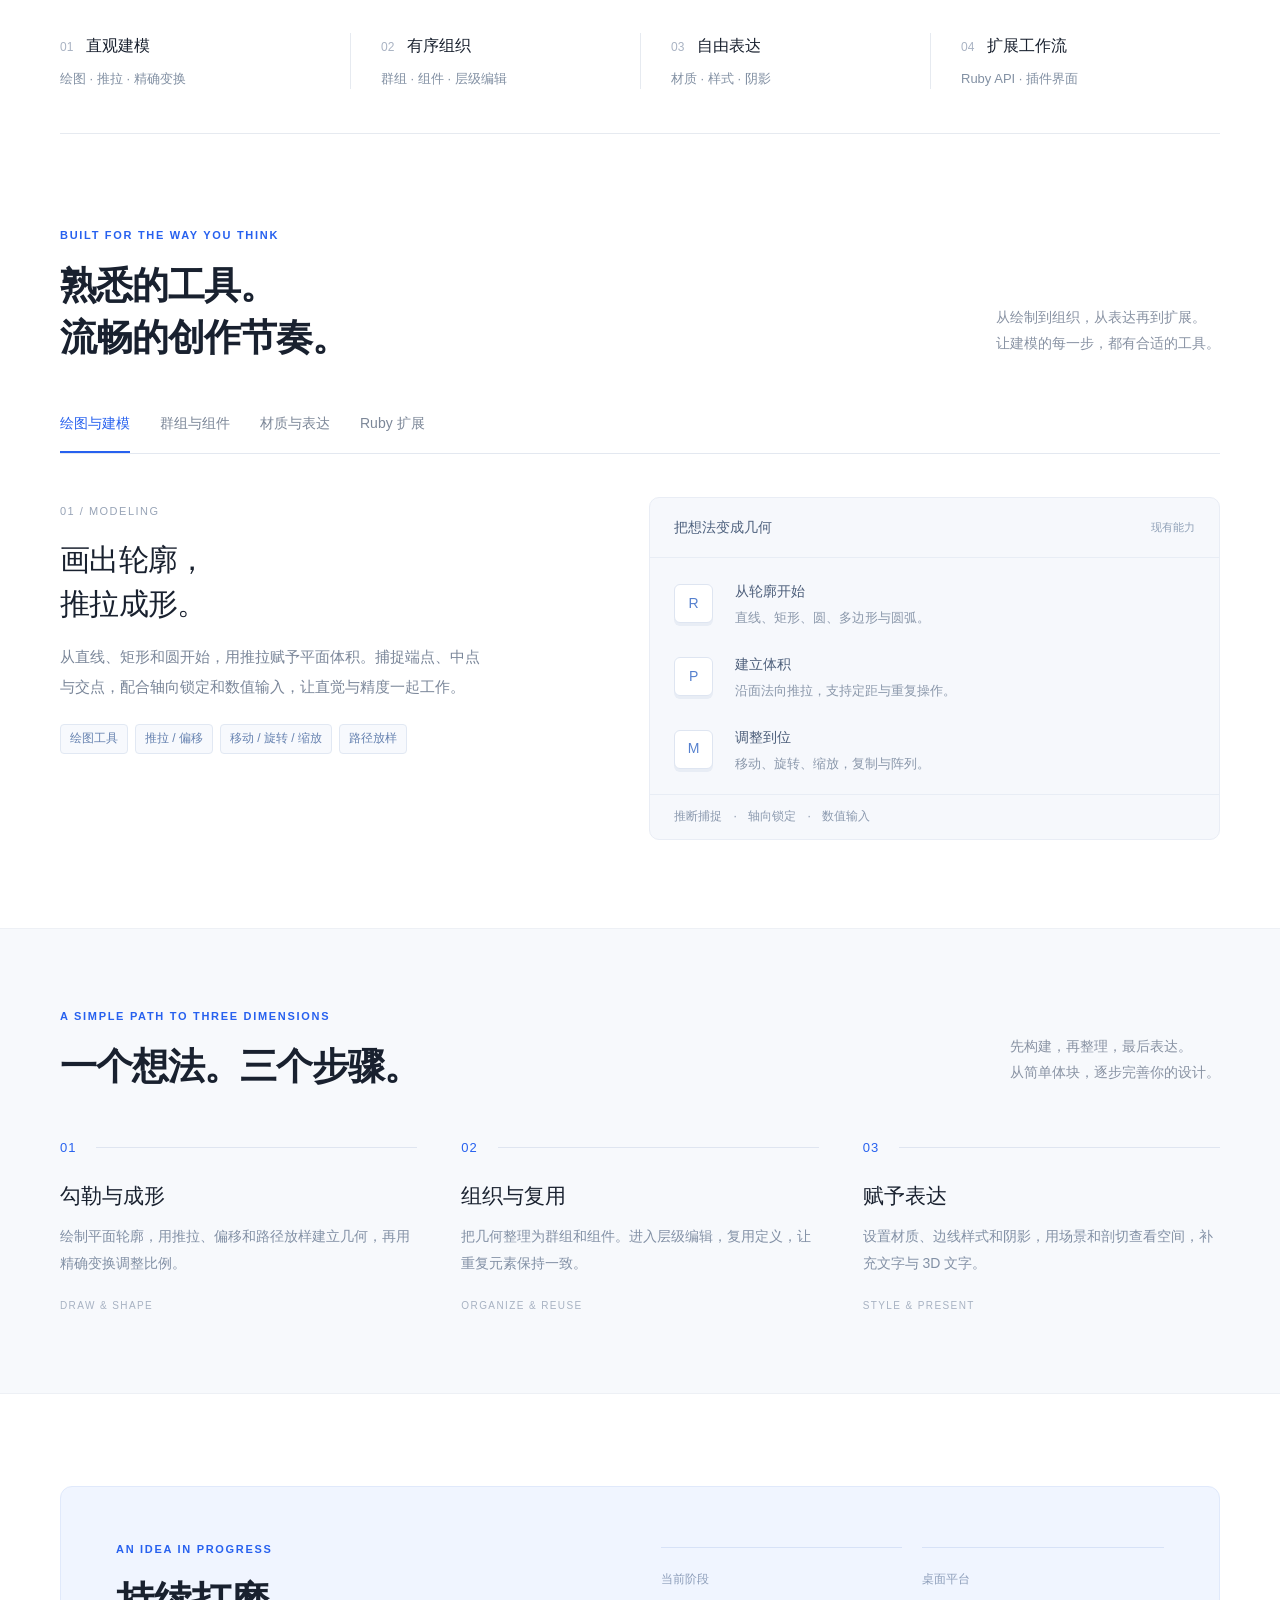
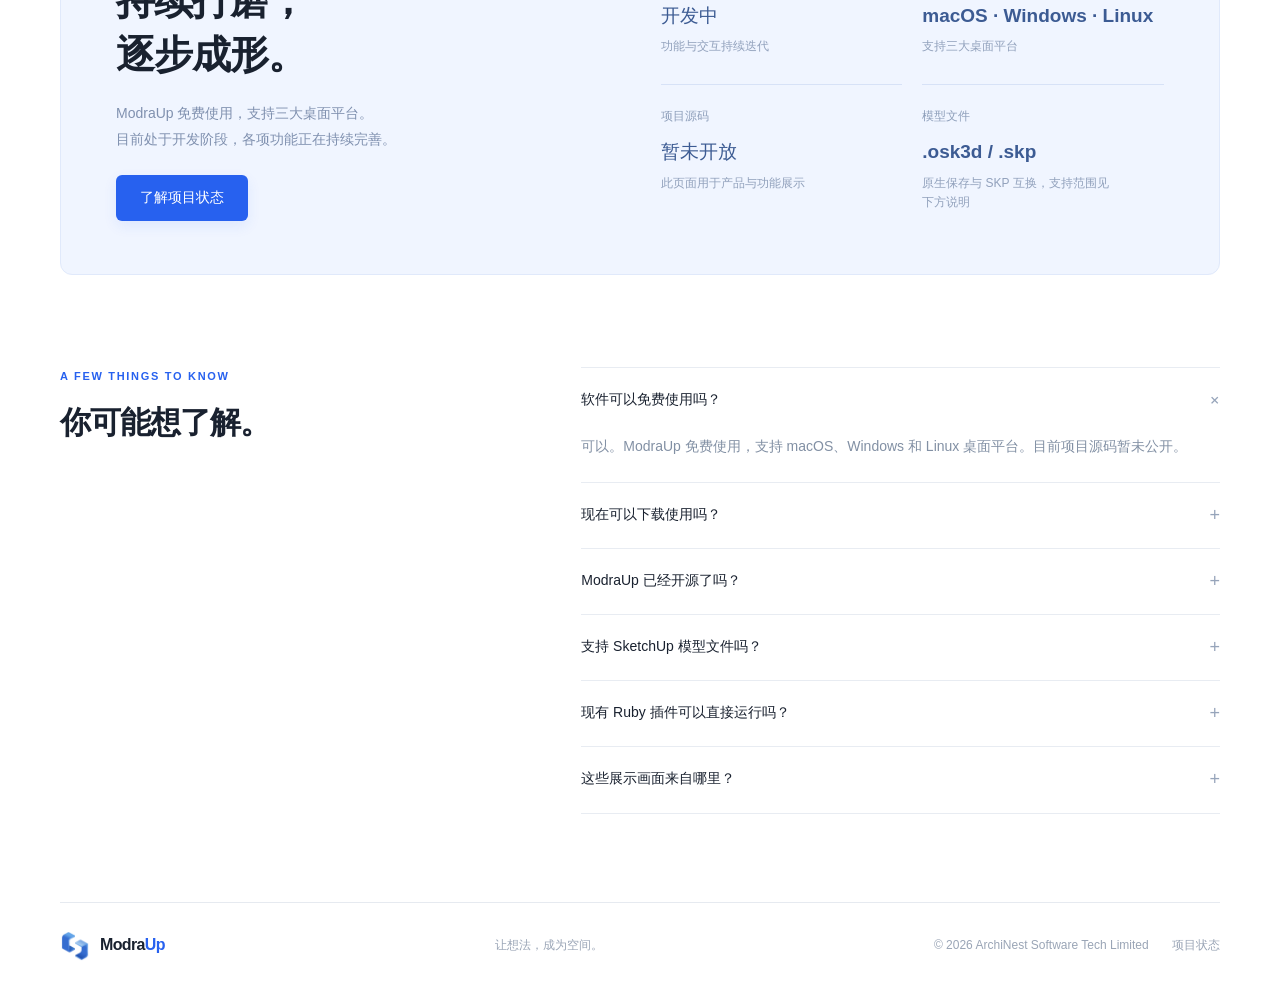
==== commit f0c68b53: "Update Name" ====
--- a/index.html
+++ b/index.html
@@ -3,9 +3,9 @@
 <head>
   <meta charset="utf-8">
   <meta name="viewport" content="width=device-width,initial-scale=1">
-  <meta name="description" content="OpenSketch3D，一款免费使用的桌面 3D 建模工具，支持 macOS、Windows 和 Linux。探索直观的绘图与推拉、组与组件、材质样式和 Ruby 扩展。">
+  <meta name="description" content="ModraUp，一款免费使用的桌面 3D 建模工具，支持 macOS、Windows 和 Linux。探索直观的绘图与推拉、组与组件、材质样式和 Ruby 扩展。">
   <meta name="theme-color" content="#2761ef">
-  <title>OpenSketch3D — 让想法，成为空间。</title>
+  <title>ModraUp — 让想法，成为空间。</title>
   <link rel="alternate" hreflang="en" href="en.html">
   <link rel="icon" href="assets/logo.png">
   <link rel="stylesheet" href="styles.css">
@@ -13,7 +13,7 @@
 </head>
 <body>
   <header class="header">
-    <a href="#" class="brand" aria-label="OpenSketch3D 首页"><img src="assets/logo.png" alt="" width="36" height="36"><span>OpenSketch<span class="brand-3d">3D</span></span></a>
+    <a href="#" class="brand" aria-label="ModraUp 首页"><img src="assets/logo.png" alt="" width="36" height="36"><span>Modra<span class="brand-3d">Up</span></span></a>
     <nav aria-label="主导航"><a href="#features">功能探索</a><a href="#workflow">建模流程</a><a href="#questions">常见问题</a></nav>
     <div class="header-actions"><a class="header-link" href="#project">项目进展 <span class="version">开发中</span></a><a class="language-switch" href="en.html" lang="en" hreflang="en" aria-label="Switch to English">English</a></div>
   </header>
@@ -24,22 +24,23 @@
     </section>
 
     <section class="demo-section wrap" id="demo" aria-label="软件实机截图">
-      <div class="gallery-heading"><span class="section-kicker">INSIDE OPENSKETCH3D</span><span class="real-capture">macOS · 实机截图</span></div>
+      <div class="gallery-heading"><span class="section-kicker">INSIDE MODRAUP</span><span class="real-capture">macOS · 实机截图</span></div>
       <figure class="screenshot-panel" id="screenshot-panel" role="tabpanel" aria-labelledby="shot-tab-0">
-        <button class="screenshot-open" id="screenshot-open" aria-label="放大查看：Box 与阴影" aria-haspopup="dialog"><span class="capture-frame"><img id="screenshot-main" class="capture-image" src="assets/box-shadows.png" alt="OpenSketch3D 实机截图：简单 Box 与地面阴影" width="3456" height="2052" fetchpriority="high"><span class="paint-recolor" aria-hidden="true"></span></span><span class="screenshot-zoom">放大查看</span></button>
-        <figcaption class="screenshot-caption"><div aria-live="polite"><h2 id="screenshot-title">Box 与阴影</h2><p id="screenshot-description">简单体块与地面投影，展示基础建模和阴影效果。</p></div><span id="screenshot-count">01 / 05</span></figcaption>
+        <button class="screenshot-open" id="screenshot-open" aria-label="放大查看：阴影效果展示" aria-haspopup="dialog"><span class="capture-frame"><img id="screenshot-main" class="capture-image" src="assets/SmallHouse.png" alt="ModraUp 实机截图：小屋模型与地面阴影" width="3456" height="2052" fetchpriority="high"><span class="paint-recolor" aria-hidden="true"></span></span><span class="screenshot-zoom">放大查看</span></button>
+        <figcaption class="screenshot-caption"><div aria-live="polite"><h2 id="screenshot-title">阴影效果展示</h2><p id="screenshot-description">通过小屋模型与地面投影，展示建筑体块的阴影效果。</p></div><span id="screenshot-count">01 / 06</span></figcaption>
       </figure>
       <div class="screenshot-tabs" role="tablist" aria-label="实机截图分类">
-        <button class="screenshot-tab" id="shot-tab-0" role="tab" aria-selected="true" aria-controls="screenshot-panel" data-screenshot="0" tabindex="0"><span class="capture-frame"><img src="assets/box-shadows.png" class="capture-image" alt="" width="3456" height="2052" loading="lazy"><span class="paint-recolor" aria-hidden="true"></span></span><span><b>01</b> Box 与阴影</span></button>
-        <button class="screenshot-tab" id="shot-tab-1" role="tab" aria-selected="false" aria-controls="screenshot-panel" data-screenshot="1" tabindex="-1"><span class="capture-frame"><img src="assets/ruby-3d-text.png" class="capture-image" alt="" width="3456" height="2052" loading="lazy"><span class="paint-recolor" aria-hidden="true"></span></span><span><b>02</b> 脚本创建 3D 文字</span></button>
-        <button class="screenshot-tab" id="shot-tab-2" role="tab" aria-selected="false" aria-controls="screenshot-panel" data-screenshot="2" tabindex="-1"><span class="capture-frame"><img src="assets/section-planes.png" class="capture-image" alt="" width="3456" height="2052" loading="lazy"><span class="paint-recolor" aria-hidden="true"></span></span><span><b>03</b> 剖切功能</span></button>
-        <button class="screenshot-tab" id="shot-tab-3" role="tab" aria-selected="false" aria-controls="screenshot-panel" data-screenshot="3" tabindex="-1"><span class="capture-frame"><img src="assets/large-terrain.png" class="capture-image" alt="" width="3456" height="2052" loading="lazy"><span class="paint-recolor" aria-hidden="true"></span></span><span><b>04</b> 大模型测试 · 地形</span></button>
-        <button class="screenshot-tab" id="shot-tab-4" role="tab" aria-selected="false" aria-controls="screenshot-panel" data-screenshot="4" tabindex="-1"><span class="capture-frame"><img src="assets/large-interior.png" class="capture-image" alt="" width="3456" height="2052" loading="lazy"><span class="paint-recolor" aria-hidden="true"></span></span><span><b>05</b> 大模型测试 · 室内设计</span></button>
+        <button class="screenshot-tab" id="shot-tab-0" role="tab" aria-selected="true" aria-controls="screenshot-panel" data-screenshot="0" tabindex="0"><span class="capture-frame"><img src="assets/SmallHouse.png" class="capture-image" alt="" width="3456" height="2052" loading="lazy"><span class="paint-recolor" aria-hidden="true"></span></span><span><b>01</b> 阴影效果展示</span></button>
+        <button class="screenshot-tab" id="shot-tab-1" role="tab" aria-selected="false" aria-controls="screenshot-panel" data-screenshot="1" tabindex="-1"><span class="capture-frame"><img src="assets/Add3DText.png" class="capture-image" alt="" width="3456" height="2052" loading="lazy"><span class="paint-recolor" aria-hidden="true"></span></span><span><b>02</b> 脚本创建 3D 文字</span></button>
+        <button class="screenshot-tab" id="shot-tab-2" role="tab" aria-selected="false" aria-controls="screenshot-panel" data-screenshot="2" tabindex="-1"><span class="capture-frame"><img src="assets/Secion.png" class="capture-image" alt="" width="3456" height="2052" loading="lazy"><span class="paint-recolor" aria-hidden="true"></span></span><span><b>03</b> 剖切功能展示</span></button>
+        <button class="screenshot-tab" id="shot-tab-3" role="tab" aria-selected="false" aria-controls="screenshot-panel" data-screenshot="3" tabindex="-1"><span class="capture-frame"><img src="assets/BigTerrain.png" class="capture-image" alt="" width="3456" height="2052" loading="lazy"><span class="paint-recolor" aria-hidden="true"></span></span><span><b>04</b> 大模型测试 · 地形</span></button>
+        <button class="screenshot-tab" id="shot-tab-4" role="tab" aria-selected="false" aria-controls="screenshot-panel" data-screenshot="4" tabindex="-1"><span class="capture-frame"><img src="assets/BigModel-1.png" class="capture-image" alt="" width="3456" height="2052" loading="lazy"><span class="paint-recolor" aria-hidden="true"></span></span><span><b>05</b> 商业建筑 · 近景</span></button>
+        <button class="screenshot-tab" id="shot-tab-5" role="tab" aria-selected="false" aria-controls="screenshot-panel" data-screenshot="5" tabindex="-1"><span class="capture-frame"><img src="assets/BigModel-2.png" class="capture-image" alt="" width="3456" height="2052" loading="lazy"><span class="paint-recolor" aria-hidden="true"></span></span><span><b>06</b> 商业建筑 · 俯视</span></button>
       </div>
       <dialog class="screenshot-dialog" id="screenshot-dialog" aria-labelledby="lightbox-title">
-        <div class="lightbox-header"><h2 id="lightbox-title">Box 与阴影</h2><div><a id="screenshot-original" href="assets/box-shadows.png" target="_blank" rel="noopener">打开原图</a><button id="lightbox-close" autofocus>关闭</button></div></div>
-        <div class="lightbox-stage"><span class="capture-frame"><img id="lightbox-image" class="capture-image" src="assets/box-shadows.png" alt="OpenSketch3D 实机截图：简单 Box 与地面阴影" width="3456" height="2052"><span class="paint-recolor" aria-hidden="true"></span></span></div>
-        <div class="lightbox-footer"><button id="screenshot-previous">上一张</button><span id="lightbox-count" aria-live="polite">01 / 05</span><button id="screenshot-next">下一张</button></div>
+        <div class="lightbox-header"><h2 id="lightbox-title">阴影效果展示</h2><div><a id="screenshot-original" href="assets/SmallHouse.png" target="_blank" rel="noopener">打开原图</a><button id="lightbox-close" autofocus>关闭</button></div></div>
+        <div class="lightbox-stage"><span class="capture-frame"><img id="lightbox-image" class="capture-image" src="assets/SmallHouse.png" alt="ModraUp 实机截图：小屋模型与地面阴影" width="3456" height="2052"><span class="paint-recolor" aria-hidden="true"></span></span></div>
+        <div class="lightbox-footer"><button id="screenshot-previous">上一张</button><span id="lightbox-count" aria-live="polite">01 / 06</span><button id="screenshot-next">下一张</button></div>
       </dialog>
     </section>
 
@@ -52,10 +53,10 @@
 
     <section class="workflow-section" id="workflow"><div class="wrap section"><div class="section-heading"><div><p class="section-kicker">A SIMPLE PATH TO THREE DIMENSIONS</p><h2>一个想法。三个步骤。</h2></div><p>先构建，再整理，最后表达。<br>从简单体块，逐步完善你的设计。</p></div><div class="steps"><article><span class="step-no">01 <i></i></span><h3>勾勒与成形</h3><p>绘制平面轮廓，用推拉、偏移和路径放样建立几何，再用精确变换调整比例。</p><span class="step-foot">DRAW & SHAPE</span></article><article><span class="step-no">02 <i></i></span><h3>组织与复用</h3><p>把几何整理为群组和组件。进入层级编辑，复用定义，让重复元素保持一致。</p><span class="step-foot">ORGANIZE & REUSE</span></article><article><span class="step-no">03 <i></i></span><h3>赋予表达</h3><p>设置材质、边线样式和阴影，用场景和剖切查看空间，补充文字与 3D 文字。</p><span class="step-foot">STYLE & PRESENT</span></article></div></div></section>
 
-    <section class="project-section wrap section" id="project"><div class="project-card"><div><p class="section-kicker">AN IDEA IN PROGRESS</p><h2>持续打磨，<br>逐步成形。</h2><p>OpenSketch3D 免费使用，支持三大桌面平台。<br>目前处于开发阶段，各项功能正在持续完善。</p><a class="button primary" href="#questions">了解项目状态</a></div><div class="project-facts"><div><span>当前阶段</span><strong>开发中</strong><p>功能与交互持续迭代</p></div><div><span>桌面平台</span><strong>macOS · Windows · Linux</strong><p>支持三大桌面平台</p></div><div><span>项目源码</span><strong>暂未开放</strong><p>此页面用于产品与功能展示</p></div><div><span>模型文件</span><strong>.osk3d / .skp</strong><p>原生保存与 SKP 互换，支持范围见下方说明</p></div></div></div></section>
+    <section class="project-section wrap section" id="project"><div class="project-card"><div><p class="section-kicker">AN IDEA IN PROGRESS</p><h2>持续打磨，<br>逐步成形。</h2><p>ModraUp 免费使用，支持三大桌面平台。<br>目前处于开发阶段，各项功能正在持续完善。</p><a class="button primary" href="#questions">了解项目状态</a></div><div class="project-facts"><div><span>当前阶段</span><strong>开发中</strong><p>功能与交互持续迭代</p></div><div><span>桌面平台</span><strong>macOS · Windows · Linux</strong><p>支持三大桌面平台</p></div><div><span>项目源码</span><strong>暂未开放</strong><p>此页面用于产品与功能展示</p></div><div><span>模型文件</span><strong>.osk3d / .skp</strong><p>原生保存与 SKP 互换，支持范围见下方说明</p></div></div></div></section>
 
-    <section class="faq wrap section" id="questions"><div class="faq-title"><p class="section-kicker">A FEW THINGS TO KNOW</p><h2>你可能想了解。</h2></div><div class="faq-list"><details open><summary>软件可以免费使用吗？<span>+</span></summary><p>可以。OpenSketch3D 免费使用，支持 macOS、Windows 和 Linux 桌面平台。目前项目源码暂未公开。</p></details><details><summary>现在可以下载使用吗？<span>+</span></summary><p>项目目前处于开发阶段，公开下载渠道和正式版本发布时间尚未确定。本页面展示当前功能，不提供安装包。</p></details><details><summary>OpenSketch3D 已经开源了吗？<span>+</span></summary><p>目前项目源码暂未公开。名称中的 Open 不代表当前已有开源许可或公开源码；如有开放计划，会另行说明。</p></details><details><summary>支持 SketchUp 模型文件吗？<span>+</span></summary><p>支持通过 OpenSKP 导入、导出 .skp 互换文件，原生项目格式为 .osk3d。SKP 互换不覆盖全部特性：含剖切实体的模型需要保存为 .osk3d，模型和场景阴影参数也不会通过 SKP 完整往返。</p></details><details><summary>现有 Ruby 插件可以直接运行吗？<span>+</span></summary><p>项目正在实现与 SketchUp 同名的 Ruby API，已包含扩展加载、Ruby 控制台、工具栏与 HTML 插件界面等能力。API 和行为尚未全部覆盖，具体插件需要逐项验证，暂不承诺完整兼容。</p></details><details><summary>这些展示画面来自哪里？<span>+</span></summary><p>这五张图片均为 OpenSketch3D 的 macOS 实机截图，分别展示 Box 与阴影、脚本创建 3D 文字、剖切功能，以及地形和室内设计大模型的操作测试。大模型截图记录的是特定场景的测试状态，不代表所有模型的性能表现。</p></details></div></section>
+    <section class="faq wrap section" id="questions"><div class="faq-title"><p class="section-kicker">A FEW THINGS TO KNOW</p><h2>你可能想了解。</h2></div><div class="faq-list"><details open><summary>软件可以免费使用吗？<span>+</span></summary><p>可以。ModraUp 免费使用，支持 macOS、Windows 和 Linux 桌面平台。目前项目源码暂未公开。</p></details><details><summary>现在可以下载使用吗？<span>+</span></summary><p>项目目前处于开发阶段，公开下载渠道和正式版本发布时间尚未确定。本页面展示当前功能，不提供安装包。</p></details><details><summary>ModraUp 已经开源了吗？<span>+</span></summary><p>目前项目源码暂未公开；如有开放计划，会另行说明。</p></details><details><summary>支持 SketchUp 模型文件吗？<span>+</span></summary><p>支持通过 OpenSKP 导入、导出 .skp 互换文件，原生项目格式为 .osk3d。SKP 互换不覆盖全部特性：含剖切实体的模型需要保存为 .osk3d，模型和场景阴影参数也不会通过 SKP 完整往返。</p></details><details><summary>现有 Ruby 插件可以直接运行吗？<span>+</span></summary><p>项目正在实现与 SketchUp 同名的 Ruby API，已包含扩展加载、Ruby 控制台、工具栏与 HTML 插件界面等能力。API 和行为尚未全部覆盖，具体插件需要逐项验证，暂不承诺完整兼容。</p></details><details><summary>这些展示画面来自哪里？<span>+</span></summary><p>这五张图片均为 ModraUp 的 macOS 实机截图，分别展示 阴影效果展示、脚本创建 3D 文字、剖切功能，以及地形和室内设计大模型的操作测试。大模型截图记录的是特定场景的测试状态，不代表所有模型的性能表现。</p></details></div></section>
   </main>
-  <footer class="footer wrap"><a href="#" class="brand"><img src="assets/logo.png" alt="" width="30" height="30"><span>OpenSketch<span class="brand-3d">3D</span></span></a><span>让想法，成为空间。</span><span>© <span id="year">2026</span> ArchiNest Software Tech Limited <a href="#project">项目状态</a></span></footer>
+  <footer class="footer wrap"><a href="#" class="brand"><img src="assets/logo.png" alt="" width="30" height="30"><span>Modra<span class="brand-3d">Up</span></span></a><span>让想法，成为空间。</span><span>© <span id="year">2026</span> ArchiNest Software Tech Limited <a href="#project">项目状态</a></span></footer>
 </body>
 </html>
--- a/styles.css
+++ b/styles.css
@@ -5,8 +5,8 @@
 @media(prefers-reduced-motion:reduce){html{scroll-behavior:auto}*,*:before,*:after{transition:none!important}}
 
 /* Actual application captures: preserve each complete screenshot. */
-.gallery-heading{display:flex;align-items:center;justify-content:space-between;gap:20px;margin-bottom:15px}.gallery-heading .section-kicker{margin:0}.real-capture{font-size:12px;color:#8b98ab}.screenshot-panel{margin:0}.screenshot-open{position:relative;width:100%;display:block;padding:0;border:0;border-radius:20px;overflow:hidden;background:#fff;box-shadow:none;cursor:zoom-in}.screenshot-open .capture-image{width:100%;height:auto;aspect-ratio:3456/2052;object-fit:contain;clip-path:inset(.75% 0 0 round 1% / 1.68%)}.screenshot-zoom{position:absolute;right:18px;bottom:18px;font-size:12px;background:#ffffffed;border:1px solid #dae3f0;padding:6px 12px;border-radius:5px;color:#4b658e;box-shadow:0 3px 12px #22365012}.screenshot-open:hover .screenshot-zoom{background:#2761ef;color:white;border-color:#2761ef}.screenshot-caption{display:flex;align-items:flex-start;justify-content:space-between;gap:24px;padding:20px 1px 21px}.screenshot-caption h2{font-size:19px;line-height:1.5;letter-spacing:0;font-weight:550}.screenshot-caption p{font-size:14px;color:#8290a3;margin:5px 0 0}.screenshot-caption>span{font-size:12px;letter-spacing:1px;white-space:nowrap;color:#94a2b6;padding-top:4px}.screenshot-tabs{display:grid;grid-template-columns:repeat(5,minmax(0,1fr));gap:13px;padding:3px 2px}.screenshot-tab{min-width:0;padding:5px;border:1px solid #e1e7f0;border-radius:7px;background:#fff;text-align:left;transition:border-color .2s,background .2s}.screenshot-tab .capture-image{width:100%;height:auto;aspect-ratio:3456/2052;object-fit:contain;border-radius:0;clip-path:inset(.75% 0 0 round 1% / 1.68%)}.screenshot-tab>span:not(.capture-frame){display:block;padding:9px 3px 4px;font-size:12px;line-height:1.55;color:#738097}.screenshot-tab b{font-size:10px;font-weight:400;color:#a1aec1;margin-right:5px}.screenshot-tab[aria-selected=true]{border-color:#6994f8;background:#f1f5ff;box-shadow:0 0 0 1px #6994f8}.screenshot-tab[aria-selected=true]>span,.screenshot-tab[aria-selected=true] b{color:#2761ef}.screenshot-tab:hover{border-color:#88a9ea}.screenshot-dialog{width:min(1600px,96vw);max-width:96vw;max-height:95dvh;padding:0;border:1px solid #dfe6f0;border-radius:10px;box-shadow:0 25px 90px #101d3d50;background:#fff;color:var(--ink)}.screenshot-dialog::backdrop{background:#0c172bd1}.lightbox-header{display:flex;align-items:center;justify-content:space-between;gap:20px;padding:14px 20px;border-bottom:1px solid var(--line)}.lightbox-header h2{font-size:16px;letter-spacing:0;font-weight:550;line-height:1.5}.lightbox-header>div{display:flex;align-items:center;gap:15px;white-space:nowrap}.lightbox-header a{font-size:13px;color:var(--blue)}.lightbox-header button,.lightbox-footer button{font-size:13px;background:#f4f7fc;border:1px solid #dee6f3;color:#536b93;border-radius:5px;padding:6px 12px;min-height:36px}.lightbox-stage{margin:12px;background:#fff}.screenshot-dialog .lightbox-stage .capture-frame{width:min(100%,calc((95dvh - 154px)*1.6842105263));margin-inline:auto}.screenshot-dialog .capture-image{display:block;width:100%;height:auto;object-fit:contain;background:#fff;clip-path:inset(.75% 0 0 round 1% / 1.68%)}.lightbox-footer{display:flex;justify-content:space-between;align-items:center;gap:15px;padding:11px 20px;border-top:1px solid var(--line)}.lightbox-footer>span{font-size:12px;color:#8d9bb1;letter-spacing:1px}body:has(.screenshot-dialog[open]){overflow:hidden}
-@media(max-width:900px){.screenshot-tabs{gap:9px}.screenshot-tab>span:not(.capture-frame){font-size:11px;padding-inline:1px}.screenshot-caption p{font-size:13px}}
+.gallery-heading{display:flex;align-items:center;justify-content:space-between;gap:20px;margin-bottom:15px}.gallery-heading .section-kicker{margin:0}.real-capture{font-size:12px;color:#8b98ab}.screenshot-panel{margin:0}.screenshot-open{position:relative;width:100%;display:block;padding:0;border:0;border-radius:20px;overflow:hidden;background:#fff;box-shadow:none;cursor:zoom-in}.screenshot-open .capture-image{width:100%;height:auto;aspect-ratio:3456/2052;object-fit:contain;clip-path:inset(0 round 1% / 1.68%)}.screenshot-zoom{position:absolute;right:18px;bottom:18px;font-size:12px;background:#ffffffed;border:1px solid #dae3f0;padding:6px 12px;border-radius:5px;color:#4b658e;box-shadow:0 3px 12px #22365012}.screenshot-open:hover .screenshot-zoom{background:#2761ef;color:white;border-color:#2761ef}.screenshot-caption{display:flex;align-items:flex-start;justify-content:space-between;gap:24px;padding:20px 1px 21px}.screenshot-caption h2{font-size:19px;line-height:1.5;letter-spacing:0;font-weight:550}.screenshot-caption p{font-size:14px;color:#8290a3;margin:5px 0 0}.screenshot-caption>span{font-size:12px;letter-spacing:1px;white-space:nowrap;color:#94a2b6;padding-top:4px}.screenshot-tabs{display:grid;grid-template-columns:repeat(6,minmax(0,1fr));gap:13px;padding:3px 2px}.screenshot-tab{min-width:0;padding:5px;border:1px solid #e1e7f0;border-radius:7px;background:#fff;text-align:left;transition:border-color .2s,background .2s}.screenshot-tab .capture-image{width:100%;height:auto;aspect-ratio:3456/2052;object-fit:contain;border-radius:0;clip-path:inset(0 round 1% / 1.68%)}.screenshot-tab>span:not(.capture-frame){display:block;padding:9px 3px 4px;font-size:12px;line-height:1.55;color:#738097}.screenshot-tab b{font-size:10px;font-weight:400;color:#a1aec1;margin-right:5px}.screenshot-tab[aria-selected=true]{border-color:#6994f8;background:#f1f5ff;box-shadow:0 0 0 1px #6994f8}.screenshot-tab[aria-selected=true]>span,.screenshot-tab[aria-selected=true] b{color:#2761ef}.screenshot-tab:hover{border-color:#88a9ea}.screenshot-dialog{width:min(1600px,96vw);max-width:96vw;max-height:95dvh;padding:0;border:1px solid #dfe6f0;border-radius:10px;box-shadow:0 25px 90px #101d3d50;background:#fff;color:var(--ink)}.screenshot-dialog::backdrop{background:#0c172bd1}.lightbox-header{display:flex;align-items:center;justify-content:space-between;gap:20px;padding:14px 20px;border-bottom:1px solid var(--line)}.lightbox-header h2{font-size:16px;letter-spacing:0;font-weight:550;line-height:1.5}.lightbox-header>div{display:flex;align-items:center;gap:15px;white-space:nowrap}.lightbox-header a{font-size:13px;color:var(--blue)}.lightbox-header button,.lightbox-footer button{font-size:13px;background:#f4f7fc;border:1px solid #dee6f3;color:#536b93;border-radius:5px;padding:6px 12px;min-height:36px}.lightbox-stage{margin:12px;background:#fff}.screenshot-dialog .lightbox-stage .capture-frame{width:min(100%,calc((95dvh - 154px)*1.6842105263));margin-inline:auto}.screenshot-dialog .capture-image{display:block;width:100%;height:auto;object-fit:contain;background:#fff;clip-path:inset(0 round 1% / 1.68%)}.lightbox-footer{display:flex;justify-content:space-between;align-items:center;gap:15px;padding:11px 20px;border-top:1px solid var(--line)}.lightbox-footer>span{font-size:12px;color:#8d9bb1;letter-spacing:1px}body:has(.screenshot-dialog[open]){overflow:hidden}
+@media(max-width:900px){.screenshot-tabs{grid-template-columns:repeat(3,minmax(0,1fr));gap:9px}.screenshot-tab>span:not(.capture-frame){font-size:11px;padding-inline:1px}.screenshot-caption p{font-size:13px}}
 @media(max-width:640px){.gallery-heading{margin-bottom:12px}.real-capture{font-size:10px}.screenshot-open{border-radius:12px}.screenshot-zoom{bottom:8px;right:8px;font-size:10px;padding:4px 7px}.screenshot-caption{padding-block:16px;gap:15px}.screenshot-caption h2{font-size:17px}.screenshot-caption p{font-size:12px;line-height:1.8}.screenshot-caption>span{font-size:10px}.screenshot-tabs{display:flex;overflow-x:auto;scroll-snap-type:x proximity;padding:3px 2px 12px;gap:10px}.screenshot-tab{flex:0 0 145px;scroll-snap-align:start}.screenshot-tab>span:not(.capture-frame){font-size:11px}.lightbox-header{gap:12px;padding:12px}.lightbox-header h2{font-size:13px}.lightbox-header>div{gap:10px}.lightbox-header a{font-size:11px}.lightbox-header button,.lightbox-footer button{font-size:12px;padding:5px 9px}.lightbox-footer{padding:10px 12px}}
 
 /* Purple paint tool overlay; source coordinates: x=27, y=678, w=52, h=50. */
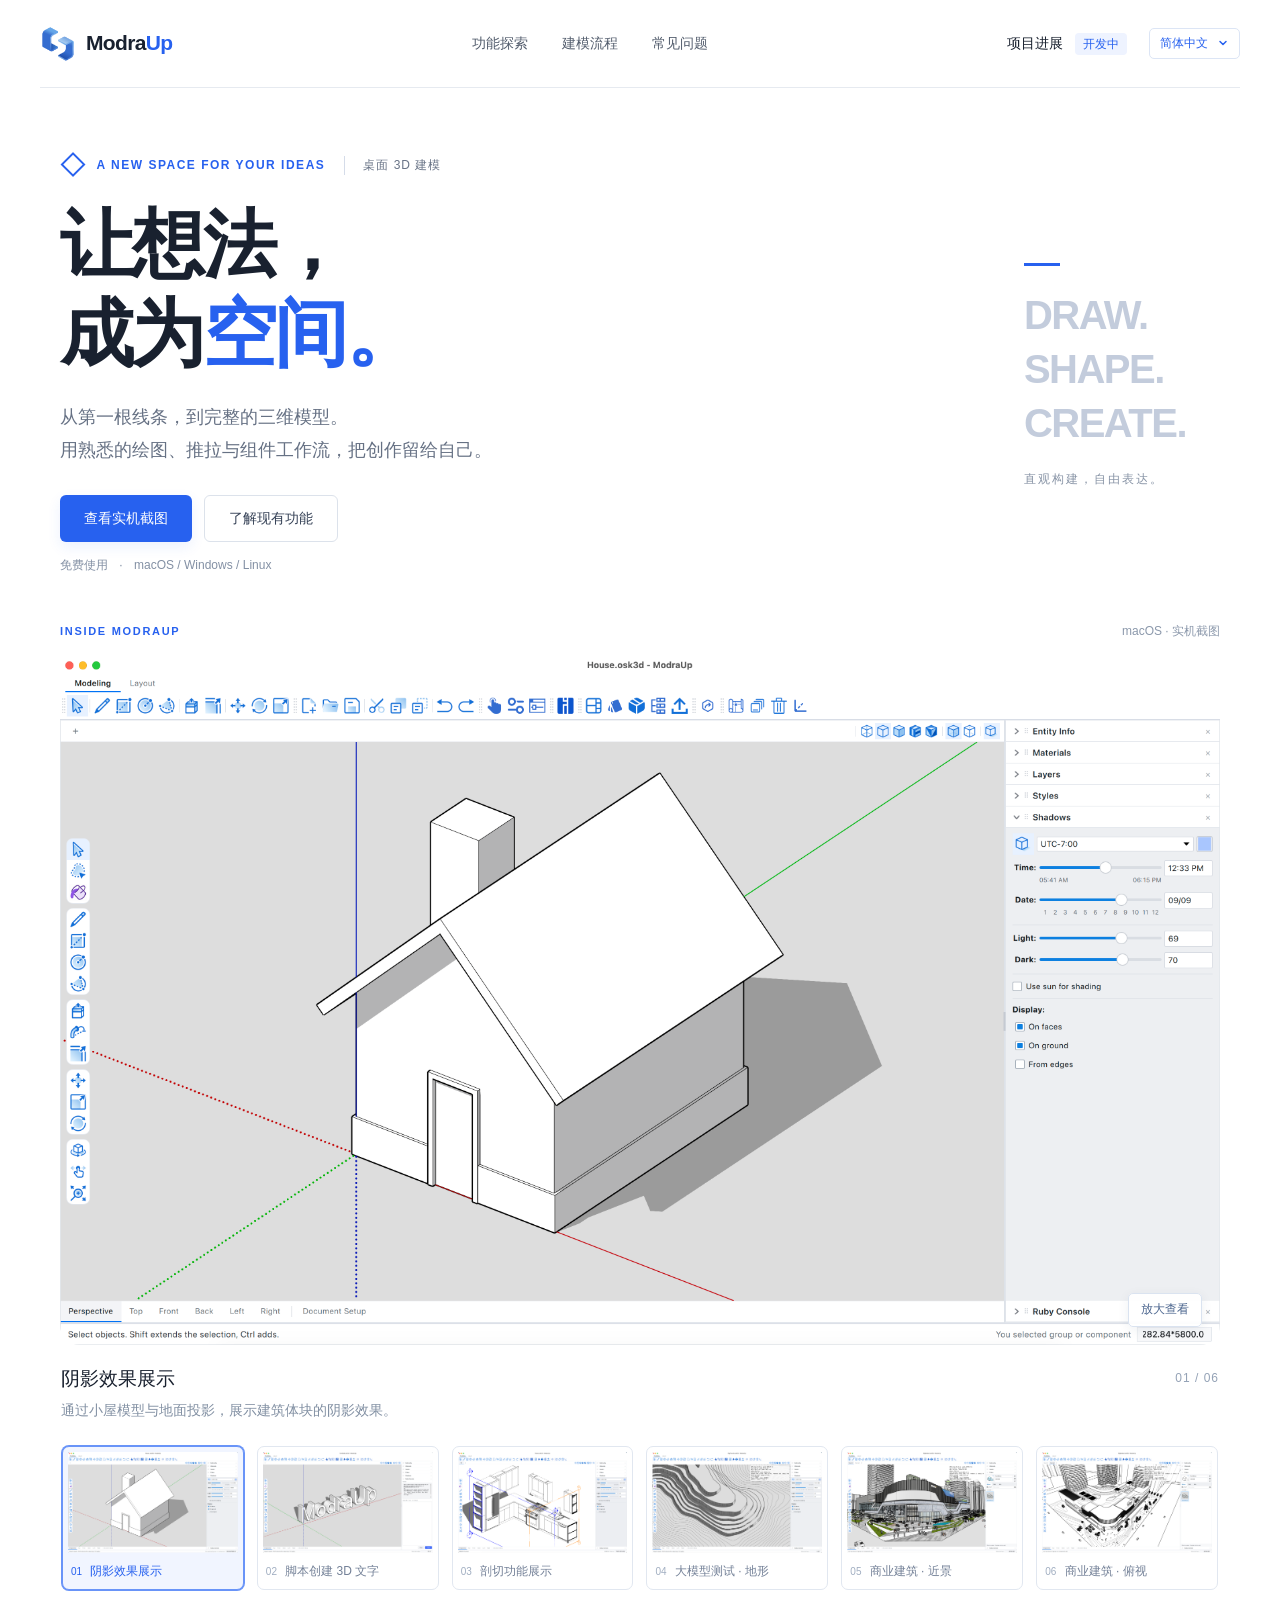
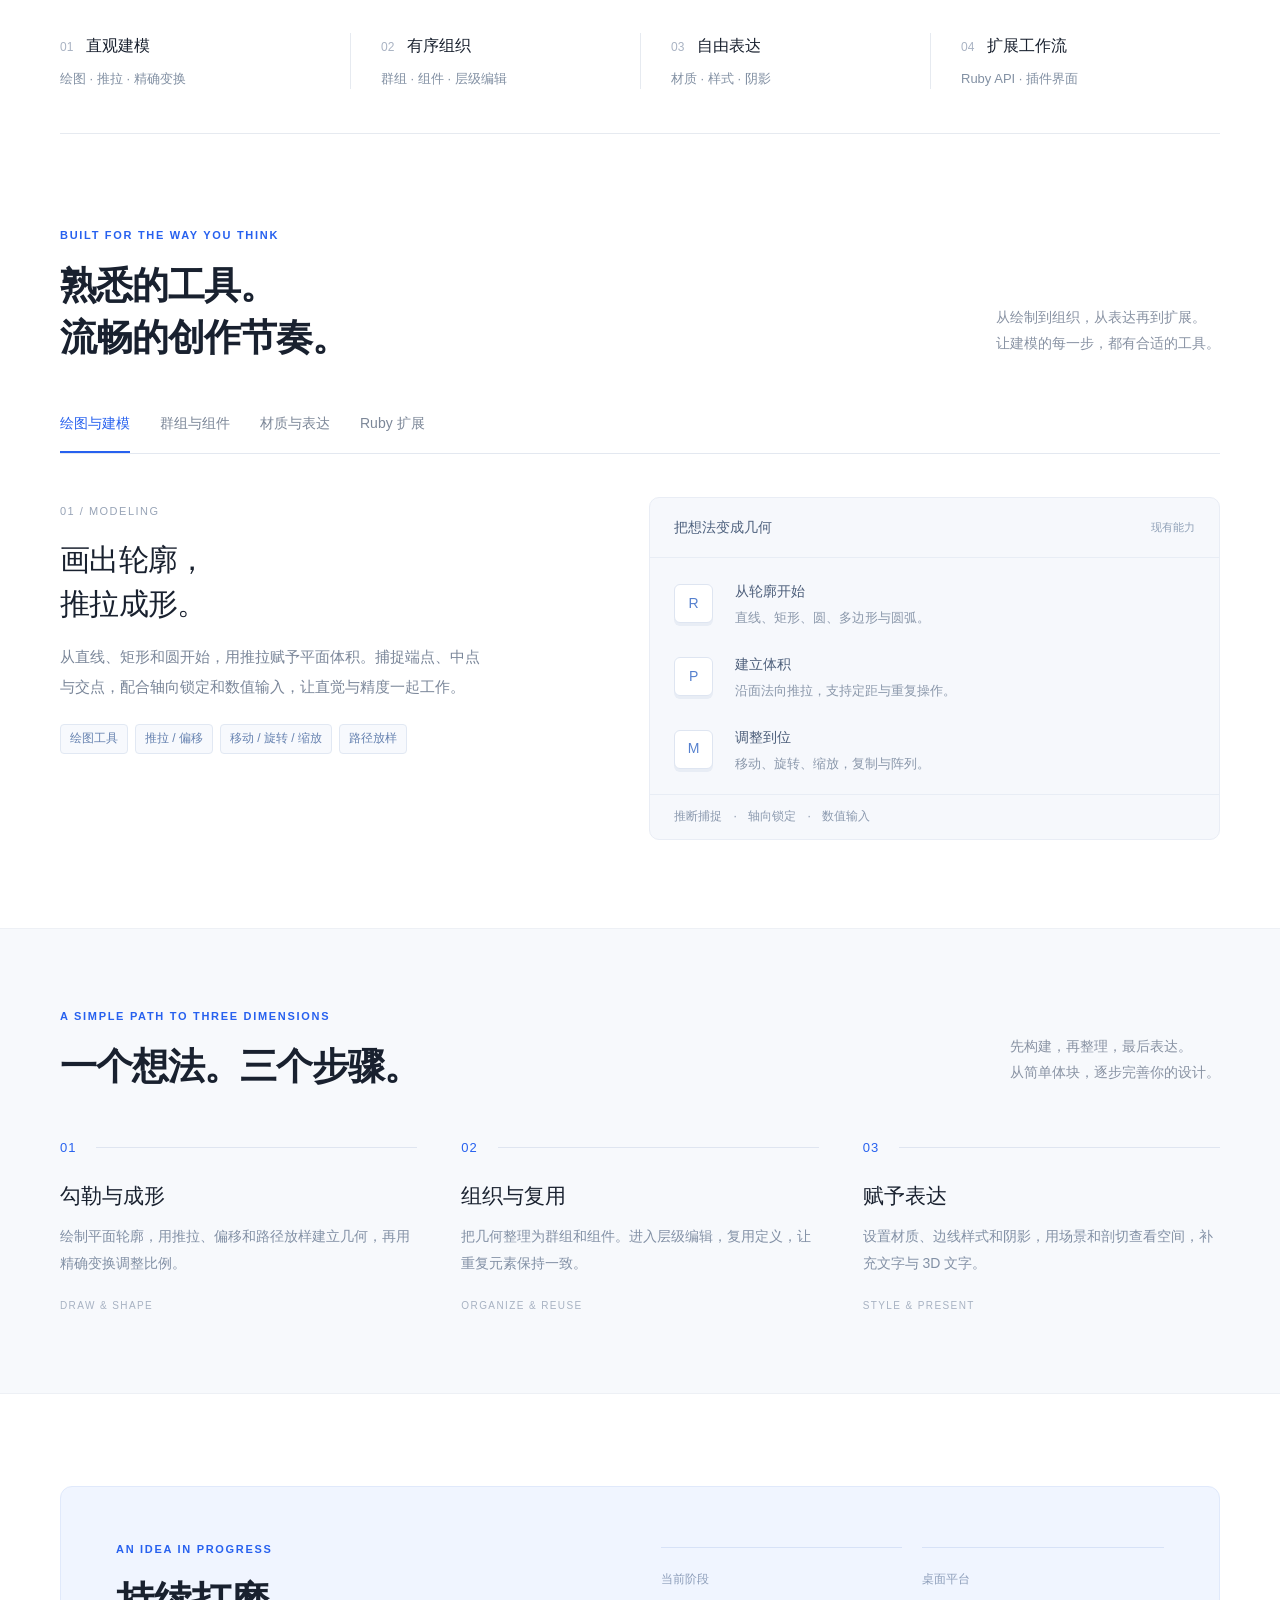
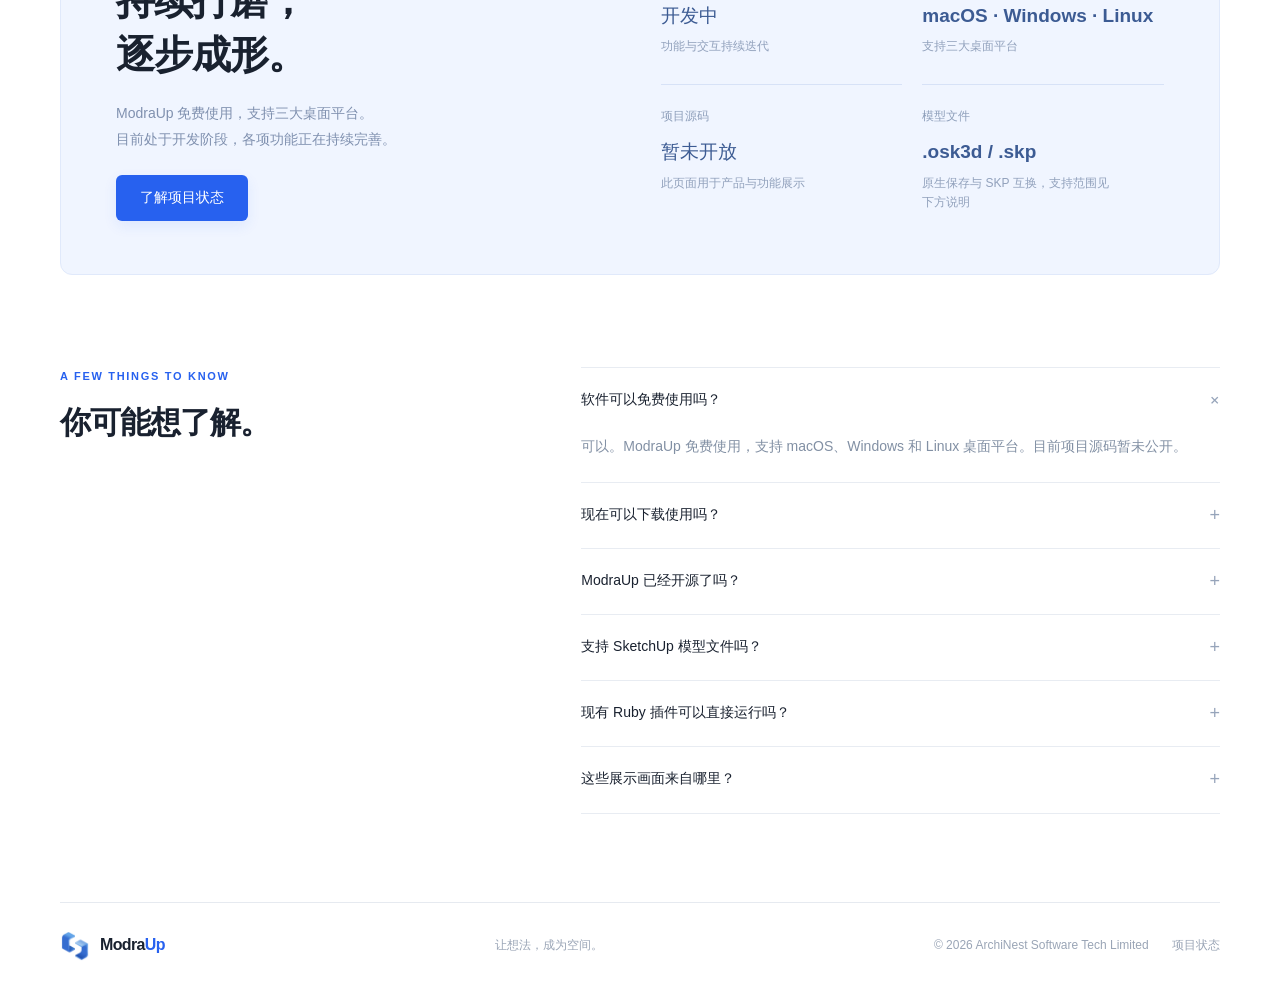
==== commit a8cb8c81: "Add more languages" ====
--- a/index.html
+++ b/index.html
@@ -6,7 +6,14 @@
   <meta name="description" content="ModraUp，一款免费使用的桌面 3D 建模工具，支持 macOS、Windows 和 Linux。探索直观的绘图与推拉、组与组件、材质样式和 Ruby 扩展。">
   <meta name="theme-color" content="#2761ef">
   <title>ModraUp — 让想法，成为空间。</title>
+  <link rel="alternate" hreflang="zh-CN" href="index.html">
+  <link rel="alternate" hreflang="zh-Hant" href="zh-hant.html">
   <link rel="alternate" hreflang="en" href="en.html">
+  <link rel="alternate" hreflang="es" href="es.html">
+  <link rel="alternate" hreflang="fr" href="fr.html">
+  <link rel="alternate" hreflang="ja" href="ja.html">
+  <link rel="alternate" hreflang="ko" href="ko.html">
+  <link rel="alternate" hreflang="x-default" href="index.html">
   <link rel="icon" href="assets/logo.png">
   <link rel="stylesheet" href="styles.css">
   <script src="demo.js" defer></script>
@@ -15,7 +22,7 @@
   <header class="header">
     <a href="#" class="brand" aria-label="ModraUp 首页"><img src="assets/logo.png" alt="" width="36" height="36"><span>Modra<span class="brand-3d">Up</span></span></a>
     <nav aria-label="主导航"><a href="#features">功能探索</a><a href="#workflow">建模流程</a><a href="#questions">常见问题</a></nav>
-    <div class="header-actions"><a class="header-link" href="#project">项目进展 <span class="version">开发中</span></a><a class="language-switch" href="en.html" lang="en" hreflang="en" aria-label="Switch to English">English</a></div>
+    <div class="header-actions"><a class="header-link" href="#project">项目进展 <span class="version">开发中</span></a><details class="language-picker"><summary aria-label="选择语言">简体中文<span aria-hidden="true">⌄</span></summary><nav class="language-menu" aria-label="选择语言"><a href="index.html" lang="zh-CN" hreflang="zh-CN" aria-current="page">简体中文</a><a href="zh-hant.html" lang="zh-Hant" hreflang="zh-Hant">繁體中文</a><a href="en.html" lang="en" hreflang="en">English</a><a href="es.html" lang="es" hreflang="es">Español</a><a href="fr.html" lang="fr" hreflang="fr">Français</a><a href="ja.html" lang="ja" hreflang="ja">日本語</a><a href="ko.html" lang="ko" hreflang="ko">한국어</a></nav></details></div>
   </header>
   <main>
     <section class="hero wrap">
@@ -55,7 +62,7 @@
 
     <section class="project-section wrap section" id="project"><div class="project-card"><div><p class="section-kicker">AN IDEA IN PROGRESS</p><h2>持续打磨，<br>逐步成形。</h2><p>ModraUp 免费使用，支持三大桌面平台。<br>目前处于开发阶段，各项功能正在持续完善。</p><a class="button primary" href="#questions">了解项目状态</a></div><div class="project-facts"><div><span>当前阶段</span><strong>开发中</strong><p>功能与交互持续迭代</p></div><div><span>桌面平台</span><strong>macOS · Windows · Linux</strong><p>支持三大桌面平台</p></div><div><span>项目源码</span><strong>暂未开放</strong><p>此页面用于产品与功能展示</p></div><div><span>模型文件</span><strong>.osk3d / .skp</strong><p>原生保存与 SKP 互换，支持范围见下方说明</p></div></div></div></section>
 
-    <section class="faq wrap section" id="questions"><div class="faq-title"><p class="section-kicker">A FEW THINGS TO KNOW</p><h2>你可能想了解。</h2></div><div class="faq-list"><details open><summary>软件可以免费使用吗？<span>+</span></summary><p>可以。ModraUp 免费使用，支持 macOS、Windows 和 Linux 桌面平台。目前项目源码暂未公开。</p></details><details><summary>现在可以下载使用吗？<span>+</span></summary><p>项目目前处于开发阶段，公开下载渠道和正式版本发布时间尚未确定。本页面展示当前功能，不提供安装包。</p></details><details><summary>ModraUp 已经开源了吗？<span>+</span></summary><p>目前项目源码暂未公开；如有开放计划，会另行说明。</p></details><details><summary>支持 SketchUp 模型文件吗？<span>+</span></summary><p>支持通过 OpenSKP 导入、导出 .skp 互换文件，原生项目格式为 .osk3d。SKP 互换不覆盖全部特性：含剖切实体的模型需要保存为 .osk3d，模型和场景阴影参数也不会通过 SKP 完整往返。</p></details><details><summary>现有 Ruby 插件可以直接运行吗？<span>+</span></summary><p>项目正在实现与 SketchUp 同名的 Ruby API，已包含扩展加载、Ruby 控制台、工具栏与 HTML 插件界面等能力。API 和行为尚未全部覆盖，具体插件需要逐项验证，暂不承诺完整兼容。</p></details><details><summary>这些展示画面来自哪里？<span>+</span></summary><p>这五张图片均为 ModraUp 的 macOS 实机截图，分别展示 阴影效果展示、脚本创建 3D 文字、剖切功能，以及地形和室内设计大模型的操作测试。大模型截图记录的是特定场景的测试状态，不代表所有模型的性能表现。</p></details></div></section>
+    <section class="faq wrap section" id="questions"><div class="faq-title"><p class="section-kicker">A FEW THINGS TO KNOW</p><h2>你可能想了解。</h2></div><div class="faq-list"><details open><summary>软件可以免费使用吗？<span>+</span></summary><p>可以。ModraUp 免费使用，支持 macOS、Windows 和 Linux 桌面平台。目前项目源码暂未公开。</p></details><details><summary>现在可以下载使用吗？<span>+</span></summary><p>项目目前处于开发阶段，公开下载渠道和正式版本发布时间尚未确定。本页面展示当前功能，不提供安装包。</p></details><details><summary>ModraUp 已经开源了吗？<span>+</span></summary><p>目前项目源码暂未公开；如有开放计划，会另行说明。</p></details><details><summary>支持 SketchUp 模型文件吗？<span>+</span></summary><p>支持通过 OpenSKP 导入、导出 .skp 互换文件，原生项目格式为 .osk3d。SKP 互换不覆盖全部特性：含剖切实体的模型需要保存为 .osk3d，模型和场景阴影参数也不会通过 SKP 完整往返。</p></details><details><summary>现有 Ruby 插件可以直接运行吗？<span>+</span></summary><p>项目正在实现与 SketchUp 同名的 Ruby API，已包含扩展加载、Ruby 控制台、工具栏与 HTML 插件界面等能力。API 和行为尚未全部覆盖，具体插件需要逐项验证，暂不承诺完整兼容。</p></details><details><summary>这些展示画面来自哪里？<span>+</span></summary><p>这六张图片均为 ModraUp 的 macOS 实机截图，分别展示小屋阴影、脚本创建 3D 文字、剖切功能、地形大模型，以及室外商业建筑大模型的两种视角。大模型截图记录的是特定场景的测试状态，不代表所有模型的性能表现。</p></details></div></section>
   </main>
   <footer class="footer wrap"><a href="#" class="brand"><img src="assets/logo.png" alt="" width="30" height="30"><span>Modra<span class="brand-3d">Up</span></span></a><span>让想法，成为空间。</span><span>© <span id="year">2026</span> ArchiNest Software Tech Limited <a href="#project">项目状态</a></span></footer>
 </body>
--- a/styles.css
+++ b/styles.css
@@ -13,6 +13,24 @@
 .capture-frame{position:relative;display:block;width:100%;aspect-ratio:3456/2052}.paint-recolor{position:absolute;left:.78125%;top:33.04094%;width:1.50463%;height:2.43665%;overflow:hidden;background:#fff;pointer-events:none}.paint-recolor::after{content:"";position:absolute;width:150%;aspect-ratio:1268/1241;left:-24.2%;top:-22%;background:url("assets/paint-purple.png") center/100% 100% no-repeat}
 
 /* Language links stay visible on narrow screens. */
-.header-actions{display:flex;align-items:center;gap:22px;flex-shrink:0}.language-switch{font-size:12px;color:var(--blue);border:1px solid #dce5f5;padding:5px 10px;border-radius:5px;white-space:nowrap}.language-switch:hover{background:#f0f5ff}html[lang=en] .hero-row>div:first-child{max-width:720px}html[lang=en] .hero-aside{flex-shrink:0}html[lang=en] .detail-head{gap:12px}html[lang=en] .detail-badge{white-space:nowrap}
-@media(max-width:900px){html[lang=en] .header nav{gap:14px;font-size:13px}.header-actions{gap:14px}html[lang=en] .hero-aside{display:none}}
-@media(max-width:640px){.header{gap:12px}.header-actions{gap:10px}.language-switch{font-size:11px;padding:4px 7px}html[lang=en] .hero-tag{display:none}html[lang=en] h1{font-size:46px}html[lang=en] .hero-actions{flex-wrap:wrap}html[lang=en] .feature-tabs{gap:12px;overflow-x:auto}html[lang=en] .feature-tabs button{flex-shrink:0}html[lang=en] .project-facts{grid-template-columns:1fr 1fr}}
+.header-actions{display:flex;align-items:center;gap:22px;flex-shrink:0}.language-switch{font-size:12px;color:var(--blue);border:1px solid #dce5f5;padding:5px 10px;border-radius:5px;white-space:nowrap}.language-switch:hover{background:#f0f5ff}html:is([lang=en],[lang=es],[lang=fr]) .hero-row>div:first-child{max-width:720px}html:is([lang=en],[lang=es],[lang=fr]) .hero-aside{flex-shrink:0}html:is([lang=en],[lang=es],[lang=fr]) .detail-head{gap:12px}html:is([lang=en],[lang=es],[lang=fr]) .detail-badge{white-space:nowrap}
+@media(max-width:900px){html:is([lang=en],[lang=es],[lang=fr]) .header nav{gap:14px;font-size:13px}.header-actions{gap:14px}html:is([lang=en],[lang=es],[lang=fr]) .hero-aside{display:none}}
+@media(max-width:640px){.header{gap:12px}.header-actions{gap:10px}.language-switch{font-size:11px;padding:4px 7px}html:is([lang=en],[lang=es],[lang=fr]) .hero-tag{display:none}html:is([lang=en],[lang=es],[lang=fr]) h1{font-size:46px}html:is([lang=en],[lang=es],[lang=fr]) .hero-actions{flex-wrap:wrap}html:is([lang=en],[lang=es],[lang=fr]) .feature-tabs{gap:12px;overflow-x:auto}html:is([lang=en],[lang=es],[lang=fr]) .feature-tabs button{flex-shrink:0}html:is([lang=en],[lang=es],[lang=fr]) .project-facts{grid-template-columns:1fr 1fr}}
+
+/* Shared seven-language menu. Native details works without JavaScript. */
+.language-picker{position:relative;font-size:12px;z-index:20;color:var(--blue)}
+.language-picker summary{display:flex;align-items:center;gap:9px;list-style:none;cursor:pointer;border:1px solid #dce5f5;border-radius:5px;padding:5px 10px;white-space:nowrap;background:#fff}
+.language-picker summary::-webkit-details-marker{display:none}
+.language-picker summary>span{flex-shrink:0;width:12px;height:12px;font-size:0;background:center/12px 12px no-repeat url("data:image/svg+xml,%3Csvg xmlns='http://www.w3.org/2000/svg' viewBox='0 0 12 12'%3E%3Cpath d='M3 4.5 6 7.5 9 4.5' fill='none' stroke='%232761ef' stroke-width='1.5' stroke-linecap='round' stroke-linejoin='round'/%3E%3C/svg%3E")}
+.language-picker summary:hover,.language-picker[open] summary{background:#f0f5ff}
+.header .language-menu{display:flex;position:absolute;right:0;top:calc(100% + 8px);flex-direction:column;gap:3px;min-width:155px;padding:7px;border:1px solid #e1e8f3;border-radius:8px;background:#fff;box-shadow:0 8px 24px #19212f12;color:#535d6d;font-size:13px}
+.language-menu a{padding:7px 11px;border-radius:4px;white-space:nowrap}
+.language-menu a:hover,.language-menu a[aria-current=page]{background:#eef3ff;color:var(--blue)}
+html:not(:is([lang=zh-CN],[lang=zh-Hant])) .hero-aside{max-width:235px}
+html:not(:is([lang=zh-CN],[lang=zh-Hant])) .hero-aside>span:last-child{letter-spacing:0.5px}
+html:is([lang=es],[lang=fr]) .capability-strip strong{font-size:15px}
+html:is([lang=ja],[lang=ko]) h1{letter-spacing:-1px}
+@media(max-width:1100px){html:not(:is([lang=zh-CN],[lang=zh-Hant])) .header>nav{gap:15px;font-size:13px}html:not(:is([lang=zh-CN],[lang=zh-Hant])) .header .version{display:none}}
+@media(max-width:900px){html:not([lang=zh-CN]) .hero-aside{display:none}}
+@media(max-width:640px){.language-picker{font-size:11px}.language-picker summary{padding:4px 7px;gap:6px}html:not(:is([lang=zh-CN],[lang=zh-Hant])) .hero-tag{display:none}.eyebrow{flex-wrap:wrap}html:not(:is([lang=zh-CN],[lang=zh-Hant])) .feature-tabs{gap:16px;overflow-x:auto}html:not(:is([lang=zh-CN],[lang=zh-Hant])) .feature-tabs button{flex-shrink:0}html:is([lang=es],[lang=fr]) .hero-copy{font-size:14px}html:is([lang=ja],[lang=ko]) h1{font-size:44px}.detail-head{flex-wrap:wrap;gap:7px}.detail-badge{white-space:normal}.project-facts strong{overflow-wrap:anywhere}}
+@media(max-width:440px){html:not(:is([lang=zh-CN],[lang=zh-Hant])) .header-actions>.header-link{display:none}}
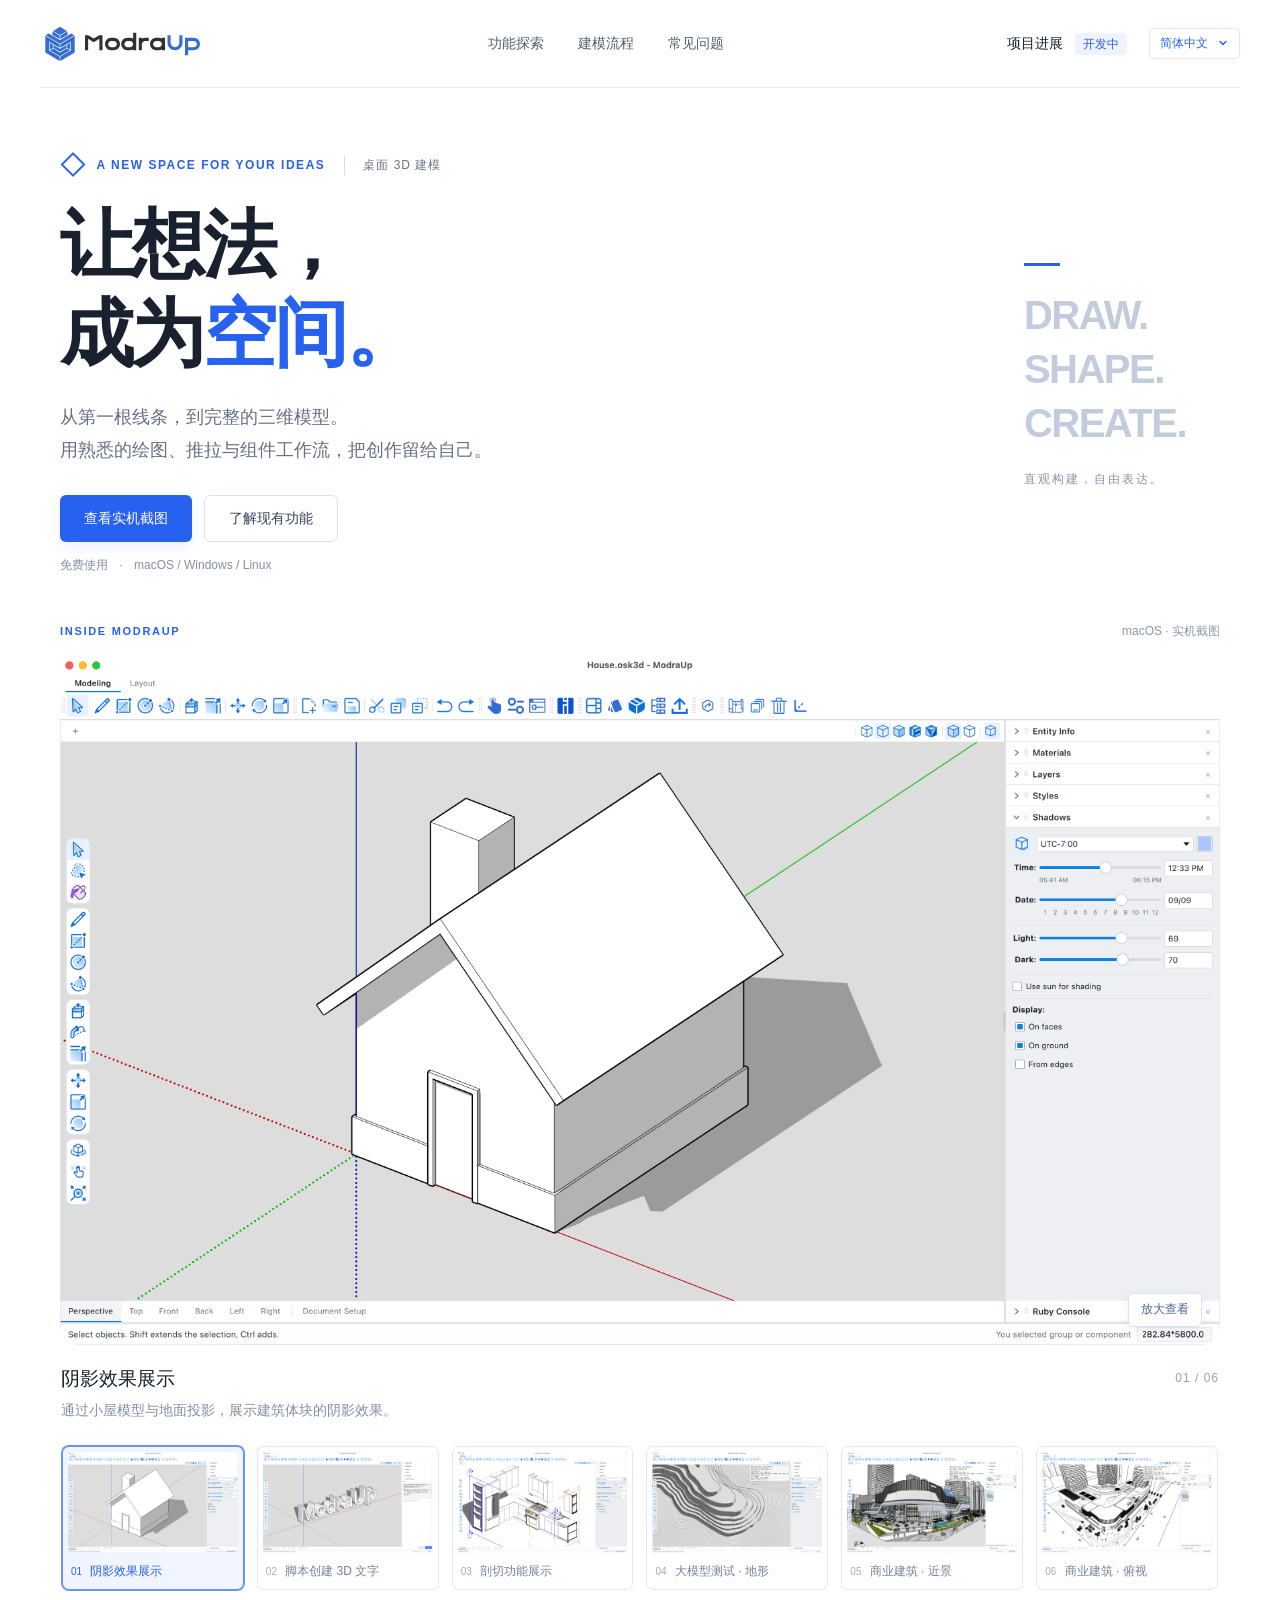
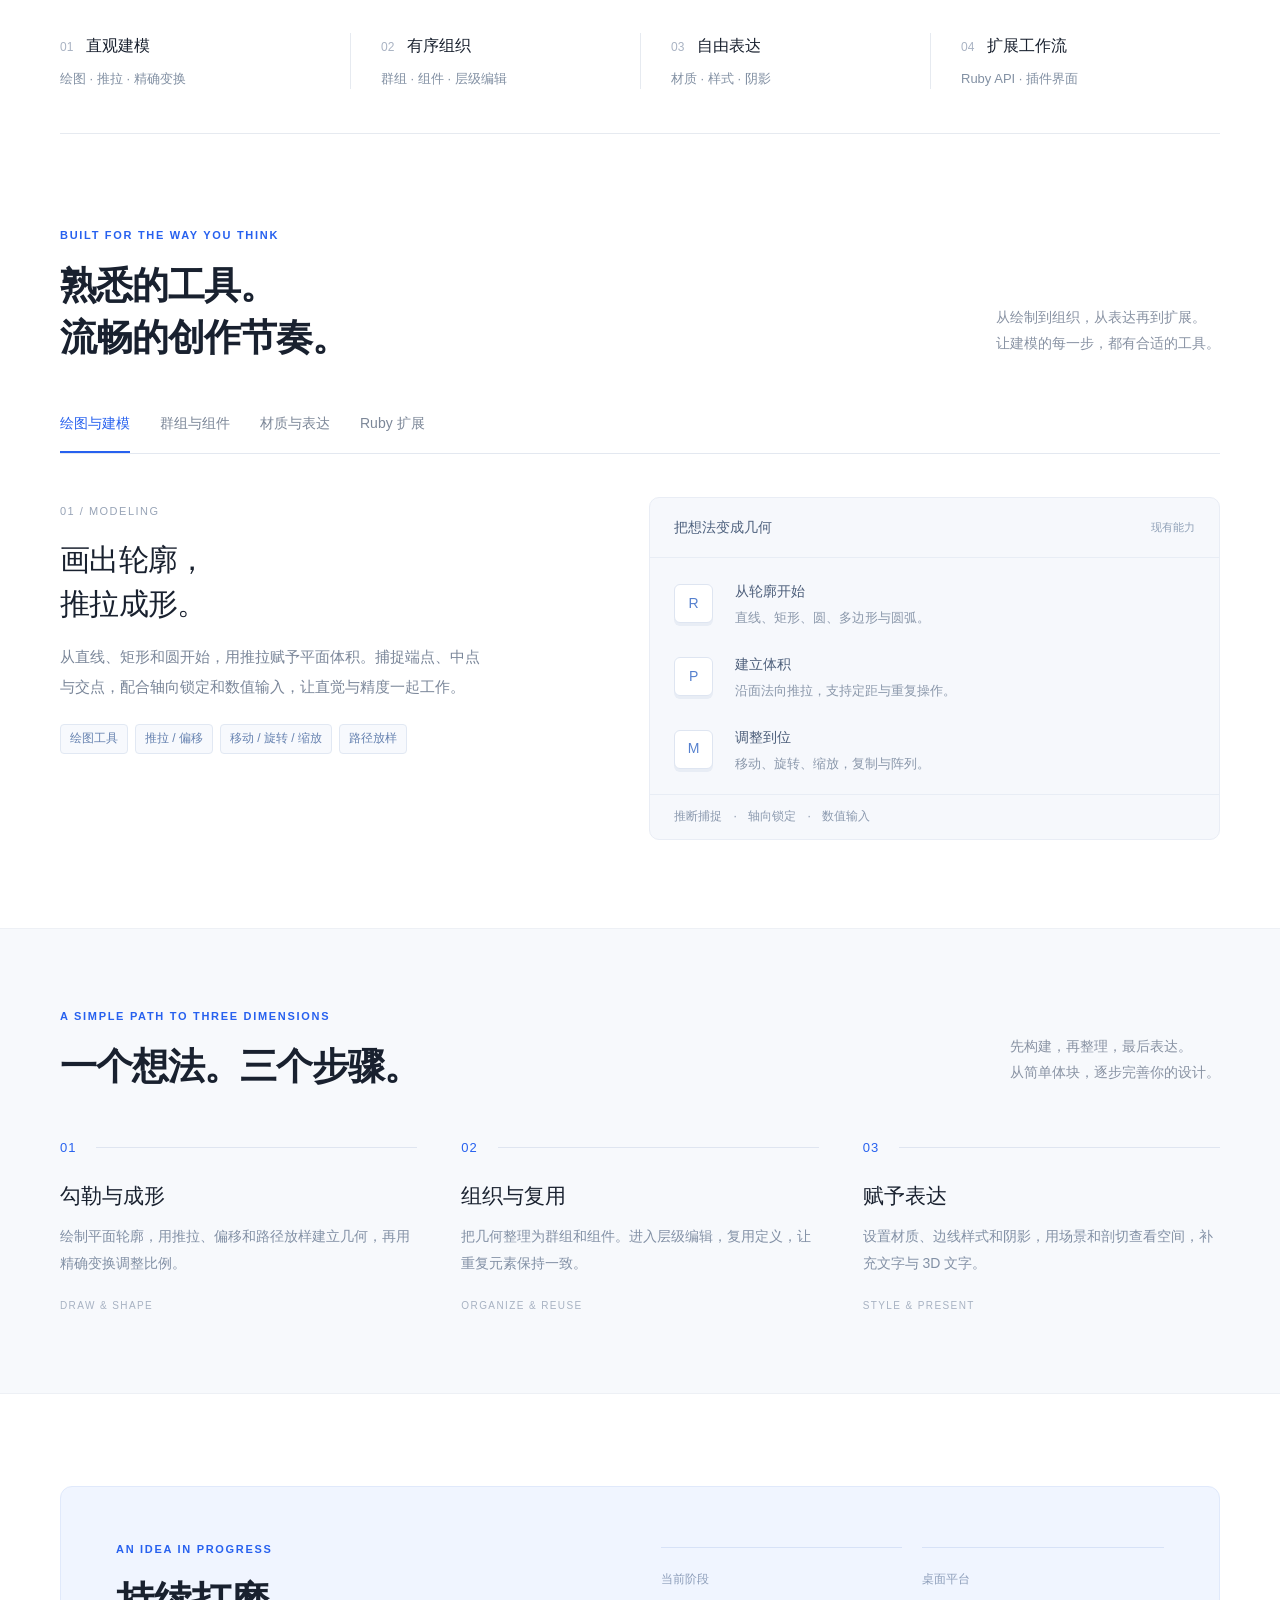
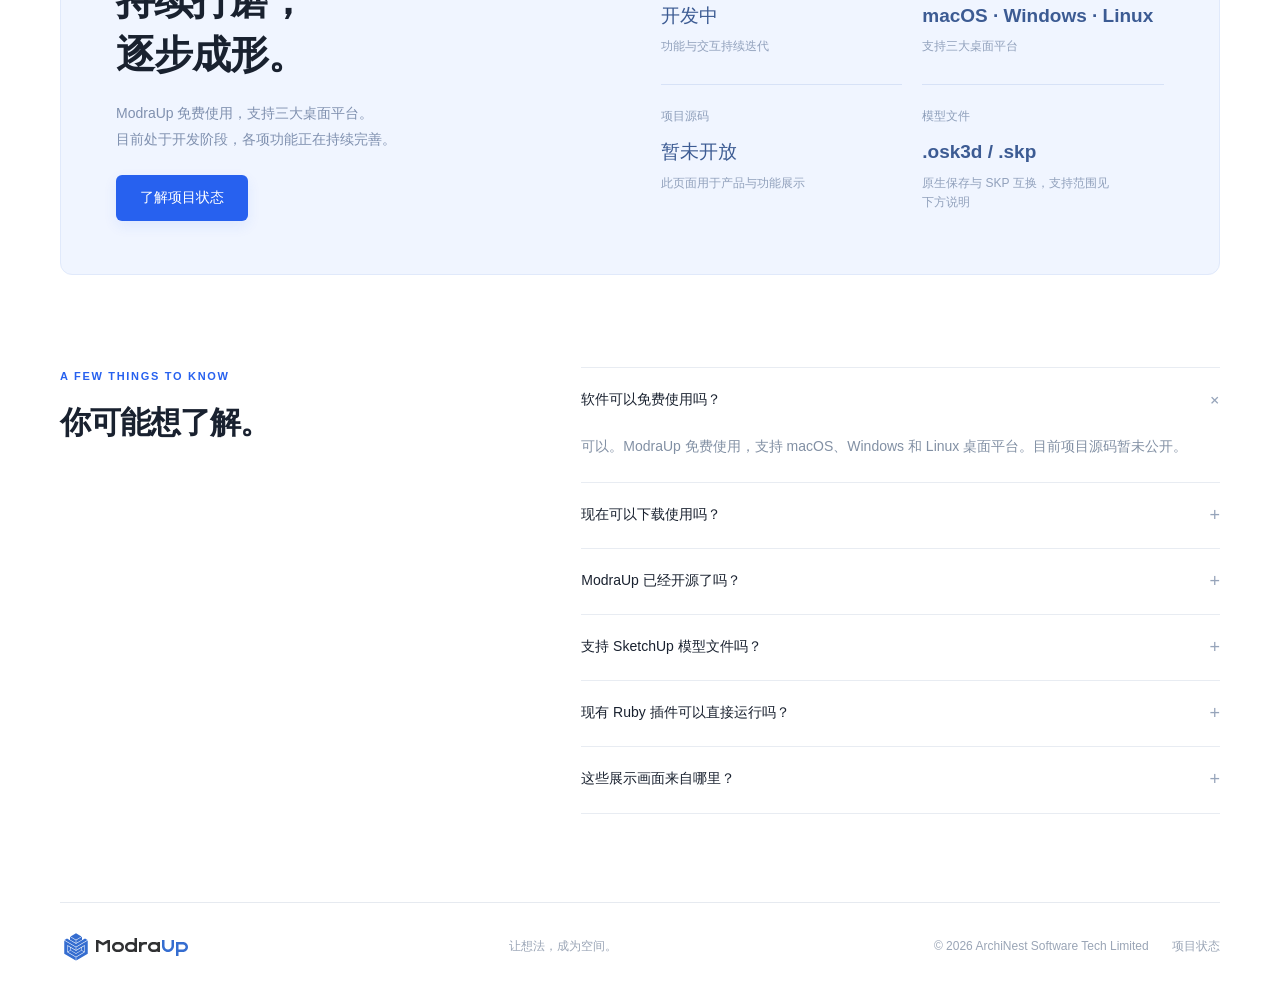
==== commit 403adb90: "Update logo" ====
--- a/index.html
+++ b/index.html
@@ -14,13 +14,13 @@
   <link rel="alternate" hreflang="ja" href="ja.html">
   <link rel="alternate" hreflang="ko" href="ko.html">
   <link rel="alternate" hreflang="x-default" href="index.html">
-  <link rel="icon" href="assets/logo.png">
+  <link rel="icon" type="image/svg+xml" href="assets/favicon.svg">
   <link rel="stylesheet" href="styles.css">
   <script src="demo.js" defer></script>
 </head>
 <body>
   <header class="header">
-    <a href="#" class="brand" aria-label="ModraUp 首页"><img src="assets/logo.png" alt="" width="36" height="36"><span>Modra<span class="brand-3d">Up</span></span></a>
+    <a href="#" class="brand" aria-label="ModraUp 首页"><img src="assets/logo.svg" alt="ModraUp" width="132" height="32"></a>
     <nav aria-label="主导航"><a href="#features">功能探索</a><a href="#workflow">建模流程</a><a href="#questions">常见问题</a></nav>
     <div class="header-actions"><a class="header-link" href="#project">项目进展 <span class="version">开发中</span></a><details class="language-picker"><summary aria-label="选择语言">简体中文<span aria-hidden="true">⌄</span></summary><nav class="language-menu" aria-label="选择语言"><a href="index.html" lang="zh-CN" hreflang="zh-CN" aria-current="page">简体中文</a><a href="zh-hant.html" lang="zh-Hant" hreflang="zh-Hant">繁體中文</a><a href="en.html" lang="en" hreflang="en">English</a><a href="es.html" lang="es" hreflang="es">Español</a><a href="fr.html" lang="fr" hreflang="fr">Français</a><a href="ja.html" lang="ja" hreflang="ja">日本語</a><a href="ko.html" lang="ko" hreflang="ko">한국어</a></nav></details></div>
   </header>
@@ -64,6 +64,6 @@
 
     <section class="faq wrap section" id="questions"><div class="faq-title"><p class="section-kicker">A FEW THINGS TO KNOW</p><h2>你可能想了解。</h2></div><div class="faq-list"><details open><summary>软件可以免费使用吗？<span>+</span></summary><p>可以。ModraUp 免费使用，支持 macOS、Windows 和 Linux 桌面平台。目前项目源码暂未公开。</p></details><details><summary>现在可以下载使用吗？<span>+</span></summary><p>项目目前处于开发阶段，公开下载渠道和正式版本发布时间尚未确定。本页面展示当前功能，不提供安装包。</p></details><details><summary>ModraUp 已经开源了吗？<span>+</span></summary><p>目前项目源码暂未公开；如有开放计划，会另行说明。</p></details><details><summary>支持 SketchUp 模型文件吗？<span>+</span></summary><p>支持通过 OpenSKP 导入、导出 .skp 互换文件，原生项目格式为 .osk3d。SKP 互换不覆盖全部特性：含剖切实体的模型需要保存为 .osk3d，模型和场景阴影参数也不会通过 SKP 完整往返。</p></details><details><summary>现有 Ruby 插件可以直接运行吗？<span>+</span></summary><p>项目正在实现与 SketchUp 同名的 Ruby API，已包含扩展加载、Ruby 控制台、工具栏与 HTML 插件界面等能力。API 和行为尚未全部覆盖，具体插件需要逐项验证，暂不承诺完整兼容。</p></details><details><summary>这些展示画面来自哪里？<span>+</span></summary><p>这六张图片均为 ModraUp 的 macOS 实机截图，分别展示小屋阴影、脚本创建 3D 文字、剖切功能、地形大模型，以及室外商业建筑大模型的两种视角。大模型截图记录的是特定场景的测试状态，不代表所有模型的性能表现。</p></details></div></section>
   </main>
-  <footer class="footer wrap"><a href="#" class="brand"><img src="assets/logo.png" alt="" width="30" height="30"><span>Modra<span class="brand-3d">Up</span></span></a><span>让想法，成为空间。</span><span>© <span id="year">2026</span> ArchiNest Software Tech Limited <a href="#project">项目状态</a></span></footer>
+  <footer class="footer wrap"><a href="#" class="brand"><img src="assets/logo.svg" alt="ModraUp" width="132" height="32"></a><span>让想法，成为空间。</span><span>© <span id="year">2026</span> ArchiNest Software Tech Limited <a href="#project">项目状态</a></span></footer>
 </body>
 </html>
--- a/styles.css
+++ b/styles.css
@@ -1,7 +1,7 @@
-:root{--ink:#19212f;--muted:#687386;--blue:#2761ef;--line:#e6eaf0;--soft:#f5f7fb;--font:-apple-system,BlinkMacSystemFont,"Segoe UI","PingFang SC","Hiragino Sans GB","Microsoft YaHei",sans-serif}*{box-sizing:border-box}html{scroll-behavior:smooth;scroll-padding-top:90px}body{margin:0;background:#fff;color:var(--ink);font-family:var(--font);font-size:16px;line-height:1.65}button,input{font:inherit}button,a,input{touch-action:manipulation}a{text-decoration:none;color:inherit}button{cursor:pointer}button:focus-visible,a:focus-visible,input:focus-visible,summary:focus-visible{outline:3px solid #6391ff;outline-offset:5px}button{color:inherit}img{display:block}svg{width:24px;height:24px;fill:none;stroke:currentColor;stroke-width:1.5;stroke-linecap:round;stroke-linejoin:round}.wrap{width:min(1160px,calc(100% - 96px));margin-inline:auto}.header{height:88px;display:flex;align-items:center;justify-content:space-between;width:min(1320px,calc(100% - 80px));margin:auto;border-bottom:1px solid var(--line);gap:24px}.brand{display:flex;align-items:center;gap:10px;font-size:21px;font-weight:700;letter-spacing:-.65px;white-space:nowrap}.brand-3d{color:var(--blue)}nav{display:flex;gap:34px;font-size:14px;color:#535d6d}nav a:hover,.header-link:hover{color:var(--blue)}.header-link{font-size:14px}.version{font-size:12px;padding:4px 8px;border-radius:4px;margin-left:8px;color:var(--blue);background:#eef3ff}.hero{padding-top:65px;padding-bottom:46px}.eyebrow{display:flex;align-items:center;gap:10px;color:var(--blue);font-size:12px;letter-spacing:1.5px;font-weight:600}.small-cube{font-size:25px;line-height:1}.hero-tag{margin-left:9px;padding-left:18px;border-left:1px solid #d5dce9;color:var(--muted);font-weight:400;letter-spacing:1px}.hero-row{display:flex;justify-content:space-between;align-items:center;gap:30px}h1{font-size:clamp(48px,5.8vw,78px);line-height:1.2;letter-spacing:-2.6px;font-weight:650;margin:22px 0 23px}.blue{color:var(--blue)}.hero-copy{color:#667184;font-size:18px;line-height:1.85;margin:0}.mobile-break{display:none}.hero-actions{display:flex;gap:12px;margin:27px 0 14px}.button{display:inline-flex;align-items:center;justify-content:center;border-radius:6px;padding:11px 24px;font-size:14px;font-weight:550;min-height:46px;transition:background .2s,transform .2s}.button:hover{transform:translateY(-2px)}.primary{background:var(--blue);color:#fff;box-shadow:0 5px 14px #2761ef16}.primary:hover{background:#174acf}.secondary{border:1px solid #dce2eb;background:white;color:#354156}.secondary:hover{background:#f4f7fc}.hero-note{font-size:12px;color:#8390a4;margin:0}.hero-note span{padding:0 8px}.hero-aside{padding-right:34px}.aside-rule{display:block;width:36px;height:3px;background:var(--blue);margin-bottom:22px}.hero-aside p{font-size:40px;line-height:1.35;font-weight:650;letter-spacing:-1.5px;margin:0 0 15px;color:#c3ccdc}.hero-aside>span:last-child{font-size:12px;color:#8894a6;letter-spacing:2px}.capability-strip{display:grid;grid-template-columns:repeat(4,1fr);padding-block:40px 44px;border-bottom:1px solid var(--line)}.capability-strip>div{padding-left:30px;border-left:1px solid var(--line)}.capability-strip>div:first-child{padding-left:0;border:0}.capability-strip span{display:inline-block;color:#a9b3c3;font-size:12px;margin-right:13px;font-variant-numeric:tabular-nums}.capability-strip strong{font-size:16px;font-weight:550}.capability-strip p{margin:8px 0 0;font-size:13px;color:#8290a3}.section{padding-top:92px;padding-bottom:88px}.section-heading{display:flex;justify-content:space-between;align-items:flex-end;gap:35px;margin-bottom:32px}.section-kicker{font-size:11px;letter-spacing:1.7px;color:var(--blue);font-weight:600;margin:0 0 16px}h2{font-size:37px;line-height:1.4;letter-spacing:-1px;font-weight:600;margin:0}.section-heading>p{color:#8892a3;font-size:14px;line-height:1.85;margin:0 0 7px}.feature-tabs{display:flex;gap:30px;border-bottom:1px solid #e3e8f0}.feature-tabs button{border:0;border-bottom:2px solid transparent;background:none;padding:16px 0;color:#7c8798;font-size:14px;white-space:nowrap}.feature-tabs button[aria-selected=true]{color:var(--blue);border-bottom-color:var(--blue);font-weight:550}.feature-panel{display:grid;grid-template-columns:1fr 1.1fr;gap:70px;padding-top:43px}.feature-number{color:#98a4b7;font-size:11px;letter-spacing:1.5px}h3{font-size:30px;font-weight:550;line-height:1.45;letter-spacing:-.7px;margin:15px 0 17px}.feature-copy>p{color:#7a8699;font-size:15px;line-height:1.95;margin:0;max-width:430px}.feature-tags{display:flex;flex-wrap:wrap;gap:7px;margin-top:23px}.feature-tags span{color:#6682b0;border:1px solid #e1e8f3;background:#f7f9fd;border-radius:4px;padding:4px 9px;font-size:12px}.feature-detail{background:#f6f8fc;border:1px solid #e9edf5;border-radius:10px;overflow:hidden}.detail-head{display:flex;justify-content:space-between;align-items:center;padding:18px 24px;border-bottom:1px solid #e8edf5;font-size:14px;color:#4d607d}.detail-badge{font-size:11px;color:#8fa0b7}.detail-row{display:flex;align-items:center;gap:22px;padding:20px 24px}.detail-row+.detail-row{padding-top:2px}.detail-row>b{font-size:14px;font-weight:500;width:39px;height:39px;flex-shrink:0;background:#fff;border:1px solid #dee5f1;border-radius:6px;box-shadow:0 3px 0 #e8edf5;display:grid;place-items:center;color:#5580ce}.detail-row strong{font-size:14px;font-weight:550;color:#4c5e7a}.detail-row p{font-size:13px;color:#8b98ab;margin:3px 0 0}.detail-footer{border-top:1px solid #e8edf5;padding:12px 24px;color:#8c9aaf;font-size:12px}.detail-footer span{margin:0 8px}.workflow-section{background:#f7f9fc;border-block:1px solid #edf0f5}.workflow-section .section{padding-block:78px}.steps{display:grid;grid-template-columns:repeat(3,1fr);gap:44px;margin-top:44px}.step-no{font-size:13px;color:var(--blue);display:flex;align-items:center;gap:20px;letter-spacing:1px}.step-no i{height:1px;flex:1;background:#dfe5f0}.steps h3{font-size:21px;letter-spacing:0;margin:22px 0 12px}.steps p{color:#8290a5;font-size:14px;line-height:1.9;margin:0}.step-foot{display:block;margin-top:22px;color:#a7b2c2;font-size:10px;letter-spacing:1.4px}.project-section{padding-bottom:0}.project-card{background:#f0f5ff;border:1px solid #e0e9fb;border-radius:12px;padding:53px 55px;display:grid;grid-template-columns:1fr 1.05fr;gap:65px}.project-card h2{font-size:39px}.project-card>div>p:not(.section-kicker){font-size:14px;color:#7f90af;line-height:1.85;margin:18px 0 22px}.project-facts{display:grid;grid-template-columns:1fr 1fr;gap:27px 20px;align-content:center}.project-facts>div{border-top:1px solid #d7e2f7;padding-top:17px}.project-facts span{font-size:12px;color:#8d9eba}.project-facts strong{display:block;font-size:19px;font-weight:550;color:#3c5b93;margin-top:8px}.project-facts p{font-size:12px;color:#91a1bc;margin:6px 0 0;max-width:190px}.faq{display:grid;grid-template-columns:1fr 1.4fr;gap:65px}.faq-title h2{font-size:31px}.faq-list details{border-bottom:1px solid #e8ecf2}.faq-list details:first-child{border-top:1px solid #e8ecf2}.faq-list summary{list-style:none;padding:20px 0;display:flex;justify-content:space-between;gap:20px;font-size:14px;font-weight:500;cursor:pointer}.faq-list summary::-webkit-details-marker{display:none}.faq-list summary span{font-size:18px;font-weight:300;color:#96a4ba;line-height:1.4;transition:transform .2s}.faq-list details[open] summary span{transform:rotate(45deg)}.faq-list details p{font-size:14px;color:#8290a4;line-height:1.9;margin:0 30px 22px 0}.footer{border-top:1px solid var(--line);padding-block:28px 33px;display:flex;align-items:center;justify-content:space-between;gap:25px;color:#9aa5b6;font-size:12px}.footer .brand{font-size:16px;color:var(--ink)}.footer>span:last-child a{margin-left:20px}.footer>span:last-child a:hover{color:var(--blue)}
+:root{--ink:#19212f;--muted:#687386;--blue:#2761ef;--line:#e6eaf0;--soft:#f5f7fb;--font:-apple-system,BlinkMacSystemFont,"Segoe UI","PingFang SC","Hiragino Sans GB","Microsoft YaHei",sans-serif}*{box-sizing:border-box}html{scroll-behavior:smooth;scroll-padding-top:90px}body{margin:0;background:#fff;color:var(--ink);font-family:var(--font);font-size:16px;line-height:1.65}button,input{font:inherit}button,a,input{touch-action:manipulation}a{text-decoration:none;color:inherit}button{cursor:pointer}button:focus-visible,a:focus-visible,input:focus-visible,summary:focus-visible{outline:3px solid #6391ff;outline-offset:5px}button{color:inherit}img{display:block}svg{width:24px;height:24px;fill:none;stroke:currentColor;stroke-width:1.5;stroke-linecap:round;stroke-linejoin:round}.wrap{width:min(1160px,calc(100% - 96px));margin-inline:auto}.header{height:88px;display:flex;align-items:center;justify-content:space-between;width:min(1320px,calc(100% - 80px));margin:auto;border-bottom:1px solid var(--line);gap:24px}.brand{display:inline-flex;align-items:center;flex-shrink:0}.brand img{width:165px;height:40px;object-fit:contain}nav{display:flex;gap:34px;font-size:14px;color:#535d6d}nav a:hover,.header-link:hover{color:var(--blue)}.header-link{font-size:14px}.version{font-size:12px;padding:4px 8px;border-radius:4px;margin-left:8px;color:var(--blue);background:#eef3ff}.hero{padding-top:65px;padding-bottom:46px}.eyebrow{display:flex;align-items:center;gap:10px;color:var(--blue);font-size:12px;letter-spacing:1.5px;font-weight:600}.small-cube{font-size:25px;line-height:1}.hero-tag{margin-left:9px;padding-left:18px;border-left:1px solid #d5dce9;color:var(--muted);font-weight:400;letter-spacing:1px}.hero-row{display:flex;justify-content:space-between;align-items:center;gap:30px}h1{font-size:clamp(48px,5.8vw,78px);line-height:1.2;letter-spacing:-2.6px;font-weight:650;margin:22px 0 23px}.blue{color:var(--blue)}.hero-copy{color:#667184;font-size:18px;line-height:1.85;margin:0}.mobile-break{display:none}.hero-actions{display:flex;gap:12px;margin:27px 0 14px}.button{display:inline-flex;align-items:center;justify-content:center;border-radius:6px;padding:11px 24px;font-size:14px;font-weight:550;min-height:46px;transition:background .2s,transform .2s}.button:hover{transform:translateY(-2px)}.primary{background:var(--blue);color:#fff;box-shadow:0 5px 14px #2761ef16}.primary:hover{background:#174acf}.secondary{border:1px solid #dce2eb;background:white;color:#354156}.secondary:hover{background:#f4f7fc}.hero-note{font-size:12px;color:#8390a4;margin:0}.hero-note span{padding:0 8px}.hero-aside{padding-right:34px}.aside-rule{display:block;width:36px;height:3px;background:var(--blue);margin-bottom:22px}.hero-aside p{font-size:40px;line-height:1.35;font-weight:650;letter-spacing:-1.5px;margin:0 0 15px;color:#c3ccdc}.hero-aside>span:last-child{font-size:12px;color:#8894a6;letter-spacing:2px}.capability-strip{display:grid;grid-template-columns:repeat(4,1fr);padding-block:40px 44px;border-bottom:1px solid var(--line)}.capability-strip>div{padding-left:30px;border-left:1px solid var(--line)}.capability-strip>div:first-child{padding-left:0;border:0}.capability-strip span{display:inline-block;color:#a9b3c3;font-size:12px;margin-right:13px;font-variant-numeric:tabular-nums}.capability-strip strong{font-size:16px;font-weight:550}.capability-strip p{margin:8px 0 0;font-size:13px;color:#8290a3}.section{padding-top:92px;padding-bottom:88px}.section-heading{display:flex;justify-content:space-between;align-items:flex-end;gap:35px;margin-bottom:32px}.section-kicker{font-size:11px;letter-spacing:1.7px;color:var(--blue);font-weight:600;margin:0 0 16px}h2{font-size:37px;line-height:1.4;letter-spacing:-1px;font-weight:600;margin:0}.section-heading>p{color:#8892a3;font-size:14px;line-height:1.85;margin:0 0 7px}.feature-tabs{display:flex;gap:30px;border-bottom:1px solid #e3e8f0}.feature-tabs button{border:0;border-bottom:2px solid transparent;background:none;padding:16px 0;color:#7c8798;font-size:14px;white-space:nowrap}.feature-tabs button[aria-selected=true]{color:var(--blue);border-bottom-color:var(--blue);font-weight:550}.feature-panel{display:grid;grid-template-columns:1fr 1.1fr;gap:70px;padding-top:43px}.feature-number{color:#98a4b7;font-size:11px;letter-spacing:1.5px}h3{font-size:30px;font-weight:550;line-height:1.45;letter-spacing:-.7px;margin:15px 0 17px}.feature-copy>p{color:#7a8699;font-size:15px;line-height:1.95;margin:0;max-width:430px}.feature-tags{display:flex;flex-wrap:wrap;gap:7px;margin-top:23px}.feature-tags span{color:#6682b0;border:1px solid #e1e8f3;background:#f7f9fd;border-radius:4px;padding:4px 9px;font-size:12px}.feature-detail{background:#f6f8fc;border:1px solid #e9edf5;border-radius:10px;overflow:hidden}.detail-head{display:flex;justify-content:space-between;align-items:center;padding:18px 24px;border-bottom:1px solid #e8edf5;font-size:14px;color:#4d607d}.detail-badge{font-size:11px;color:#8fa0b7}.detail-row{display:flex;align-items:center;gap:22px;padding:20px 24px}.detail-row+.detail-row{padding-top:2px}.detail-row>b{font-size:14px;font-weight:500;width:39px;height:39px;flex-shrink:0;background:#fff;border:1px solid #dee5f1;border-radius:6px;box-shadow:0 3px 0 #e8edf5;display:grid;place-items:center;color:#5580ce}.detail-row strong{font-size:14px;font-weight:550;color:#4c5e7a}.detail-row p{font-size:13px;color:#8b98ab;margin:3px 0 0}.detail-footer{border-top:1px solid #e8edf5;padding:12px 24px;color:#8c9aaf;font-size:12px}.detail-footer span{margin:0 8px}.workflow-section{background:#f7f9fc;border-block:1px solid #edf0f5}.workflow-section .section{padding-block:78px}.steps{display:grid;grid-template-columns:repeat(3,1fr);gap:44px;margin-top:44px}.step-no{font-size:13px;color:var(--blue);display:flex;align-items:center;gap:20px;letter-spacing:1px}.step-no i{height:1px;flex:1;background:#dfe5f0}.steps h3{font-size:21px;letter-spacing:0;margin:22px 0 12px}.steps p{color:#8290a5;font-size:14px;line-height:1.9;margin:0}.step-foot{display:block;margin-top:22px;color:#a7b2c2;font-size:10px;letter-spacing:1.4px}.project-section{padding-bottom:0}.project-card{background:#f0f5ff;border:1px solid #e0e9fb;border-radius:12px;padding:53px 55px;display:grid;grid-template-columns:1fr 1.05fr;gap:65px}.project-card h2{font-size:39px}.project-card>div>p:not(.section-kicker){font-size:14px;color:#7f90af;line-height:1.85;margin:18px 0 22px}.project-facts{display:grid;grid-template-columns:1fr 1fr;gap:27px 20px;align-content:center}.project-facts>div{border-top:1px solid #d7e2f7;padding-top:17px}.project-facts span{font-size:12px;color:#8d9eba}.project-facts strong{display:block;font-size:19px;font-weight:550;color:#3c5b93;margin-top:8px}.project-facts p{font-size:12px;color:#91a1bc;margin:6px 0 0;max-width:190px}.faq{display:grid;grid-template-columns:1fr 1.4fr;gap:65px}.faq-title h2{font-size:31px}.faq-list details{border-bottom:1px solid #e8ecf2}.faq-list details:first-child{border-top:1px solid #e8ecf2}.faq-list summary{list-style:none;padding:20px 0;display:flex;justify-content:space-between;gap:20px;font-size:14px;font-weight:500;cursor:pointer}.faq-list summary::-webkit-details-marker{display:none}.faq-list summary span{font-size:18px;font-weight:300;color:#96a4ba;line-height:1.4;transition:transform .2s}.faq-list details[open] summary span{transform:rotate(45deg)}.faq-list details p{font-size:14px;color:#8290a4;line-height:1.9;margin:0 30px 22px 0}.footer{border-top:1px solid var(--line);padding-block:28px 33px;display:flex;align-items:center;justify-content:space-between;gap:25px;color:#9aa5b6;font-size:12px}.footer .brand img{width:132px;height:32px}.footer>span:last-child a{margin-left:20px}.footer>span:last-child a:hover{color:var(--blue)}
 @media(min-width:1500px){.hero{padding-top:80px}.hero-row{padding-bottom:15px}}
 @media(max-width:900px){.wrap{width:calc(100% - 56px)}.header{width:calc(100% - 48px);height:76px}.header nav{gap:20px}.header-link .version{display:none}.hero{padding-top:45px}.hero-aside{padding-right:0}.hero-aside p{font-size:30px}.capability-strip>div{padding-left:15px}.capability-strip p{font-size:12px}.capability-strip span{margin-right:7px}.section{padding-block:64px}.section-heading h2{font-size:30px}.feature-panel{gap:32px}.feature-copy>p{font-size:14px}.detail-row{padding-inline:17px;gap:14px}.detail-head,.detail-footer{padding-inline:17px}.steps{gap:25px}.project-card{padding:35px;gap:35px}.faq{gap:35px}.footer>span:nth-child(2){display:none}}
-@media(max-width:640px){html{scroll-padding-top:20px}.wrap{width:calc(100% - 36px)}.header{width:calc(100% - 32px);height:67px}.brand{font-size:18px}.brand img{width:30px;height:30px}.header nav{display:none}.header-link{font-size:12px}.version{display:none}.hero{padding-top:36px;padding-bottom:32px}.eyebrow{font-size:9px;letter-spacing:1px;gap:6px}.small-cube{font-size:21px}.hero-tag{font-size:10px;padding-left:10px;margin-left:4px}.hero-row{display:block}.hero-aside{display:none}h1{font-size:48px;line-height:1.25;letter-spacing:-1px;margin:19px 0 19px}.hero-copy{font-size:15px}.mobile-break{display:block}.hero-actions{margin-top:23px;gap:9px}.button{font-size:13px;padding:10px 17px}.hero-note{font-size:11px}.capability-strip{grid-template-columns:1fr 1fr;gap:23px 15px;padding-block:29px}.capability-strip>div{padding:0;border:0}.capability-strip strong{font-size:14px}.capability-strip p{font-size:11px;margin-top:4px}.capability-strip span{font-size:10px;margin-right:8px}.section{padding-block:50px}.section-heading{display:block;margin-bottom:19px}.section-kicker{font-size:9px;margin-bottom:12px}.section-heading h2{font-size:29px;line-height:1.4}.section-heading>p{font-size:13px;margin-top:16px}.feature-tabs{gap:0;justify-content:space-between}.feature-tabs button{font-size:12px;padding:13px 0}.feature-panel{grid-template-columns:1fr;gap:24px;padding-top:27px}h3{font-size:27px;margin:12px 0}.feature-copy>p{font-size:14px}.feature-tags{margin-top:16px}.feature-tags span{font-size:11px}.detail-head{padding-block:14px}.detail-row{padding:16px 17px}.detail-row p{font-size:12px}.detail-footer{font-size:11px}.workflow-section .section{padding-block:45px}.steps{grid-template-columns:1fr;gap:26px;margin-top:27px}.steps h3{font-size:20px;margin:12px 0 8px}.steps p{font-size:14px}.step-foot{margin-top:12px}.project-section{padding-bottom:0}.project-card{padding:28px 24px;grid-template-columns:1fr;gap:32px;border-radius:9px}.project-card h2{font-size:31px}.project-card>div>p:not(.section-kicker){font-size:13px}.project-facts{gap:20px}.project-facts strong{font-size:17px}.project-facts p{font-size:11px}.faq{grid-template-columns:1fr;gap:24px}.faq-title h2{font-size:28px}.faq-list summary{font-size:13px;padding-block:18px}.faq-list details p{font-size:13px;margin-right:0}.footer{flex-wrap:wrap;padding-block:24px;gap:15px}.footer .brand{font-size:16px}.footer>span:last-child{font-size:10px}.footer>span:last-child a{margin-left:12px}}
+@media(max-width:640px){html{scroll-padding-top:20px}.wrap{width:calc(100% - 36px)}.header{width:calc(100% - 32px);height:67px}.brand img{width:132px;height:32px}.header nav{display:none}.header-link{font-size:12px}.version{display:none}.hero{padding-top:36px;padding-bottom:32px}.eyebrow{font-size:9px;letter-spacing:1px;gap:6px}.small-cube{font-size:21px}.hero-tag{font-size:10px;padding-left:10px;margin-left:4px}.hero-row{display:block}.hero-aside{display:none}h1{font-size:48px;line-height:1.25;letter-spacing:-1px;margin:19px 0 19px}.hero-copy{font-size:15px}.mobile-break{display:block}.hero-actions{margin-top:23px;gap:9px}.button{font-size:13px;padding:10px 17px}.hero-note{font-size:11px}.capability-strip{grid-template-columns:1fr 1fr;gap:23px 15px;padding-block:29px}.capability-strip>div{padding:0;border:0}.capability-strip strong{font-size:14px}.capability-strip p{font-size:11px;margin-top:4px}.capability-strip span{font-size:10px;margin-right:8px}.section{padding-block:50px}.section-heading{display:block;margin-bottom:19px}.section-kicker{font-size:9px;margin-bottom:12px}.section-heading h2{font-size:29px;line-height:1.4}.section-heading>p{font-size:13px;margin-top:16px}.feature-tabs{gap:0;justify-content:space-between}.feature-tabs button{font-size:12px;padding:13px 0}.feature-panel{grid-template-columns:1fr;gap:24px;padding-top:27px}h3{font-size:27px;margin:12px 0}.feature-copy>p{font-size:14px}.feature-tags{margin-top:16px}.feature-tags span{font-size:11px}.detail-head{padding-block:14px}.detail-row{padding:16px 17px}.detail-row p{font-size:12px}.detail-footer{font-size:11px}.workflow-section .section{padding-block:45px}.steps{grid-template-columns:1fr;gap:26px;margin-top:27px}.steps h3{font-size:20px;margin:12px 0 8px}.steps p{font-size:14px}.step-foot{margin-top:12px}.project-section{padding-bottom:0}.project-card{padding:28px 24px;grid-template-columns:1fr;gap:32px;border-radius:9px}.project-card h2{font-size:31px}.project-card>div>p:not(.section-kicker){font-size:13px}.project-facts{gap:20px}.project-facts strong{font-size:17px}.project-facts p{font-size:11px}.faq{grid-template-columns:1fr;gap:24px}.faq-title h2{font-size:28px}.faq-list summary{font-size:13px;padding-block:18px}.faq-list details p{font-size:13px;margin-right:0}.footer{flex-wrap:wrap;padding-block:24px;gap:15px}.footer .brand img{width:123.75px;height:30px}.footer>span:last-child{font-size:10px}.footer>span:last-child a{margin-left:12px}}
 @media(prefers-reduced-motion:reduce){html{scroll-behavior:auto}*,*:before,*:after{transition:none!important}}
 
 /* Actual application captures: preserve each complete screenshot. */
@@ -34,3 +34,4 @@
 @media(max-width:900px){html:not([lang=zh-CN]) .hero-aside{display:none}}
 @media(max-width:640px){.language-picker{font-size:11px}.language-picker summary{padding:4px 7px;gap:6px}html:not(:is([lang=zh-CN],[lang=zh-Hant])) .hero-tag{display:none}.eyebrow{flex-wrap:wrap}html:not(:is([lang=zh-CN],[lang=zh-Hant])) .feature-tabs{gap:16px;overflow-x:auto}html:not(:is([lang=zh-CN],[lang=zh-Hant])) .feature-tabs button{flex-shrink:0}html:is([lang=es],[lang=fr]) .hero-copy{font-size:14px}html:is([lang=ja],[lang=ko]) h1{font-size:44px}.detail-head{flex-wrap:wrap;gap:7px}.detail-badge{white-space:normal}.project-facts strong{overflow-wrap:anywhere}}
 @media(max-width:440px){html:not(:is([lang=zh-CN],[lang=zh-Hant])) .header-actions>.header-link{display:none}}
+@media(max-width:360px){.header .brand img{width:123.75px;height:30px}}
